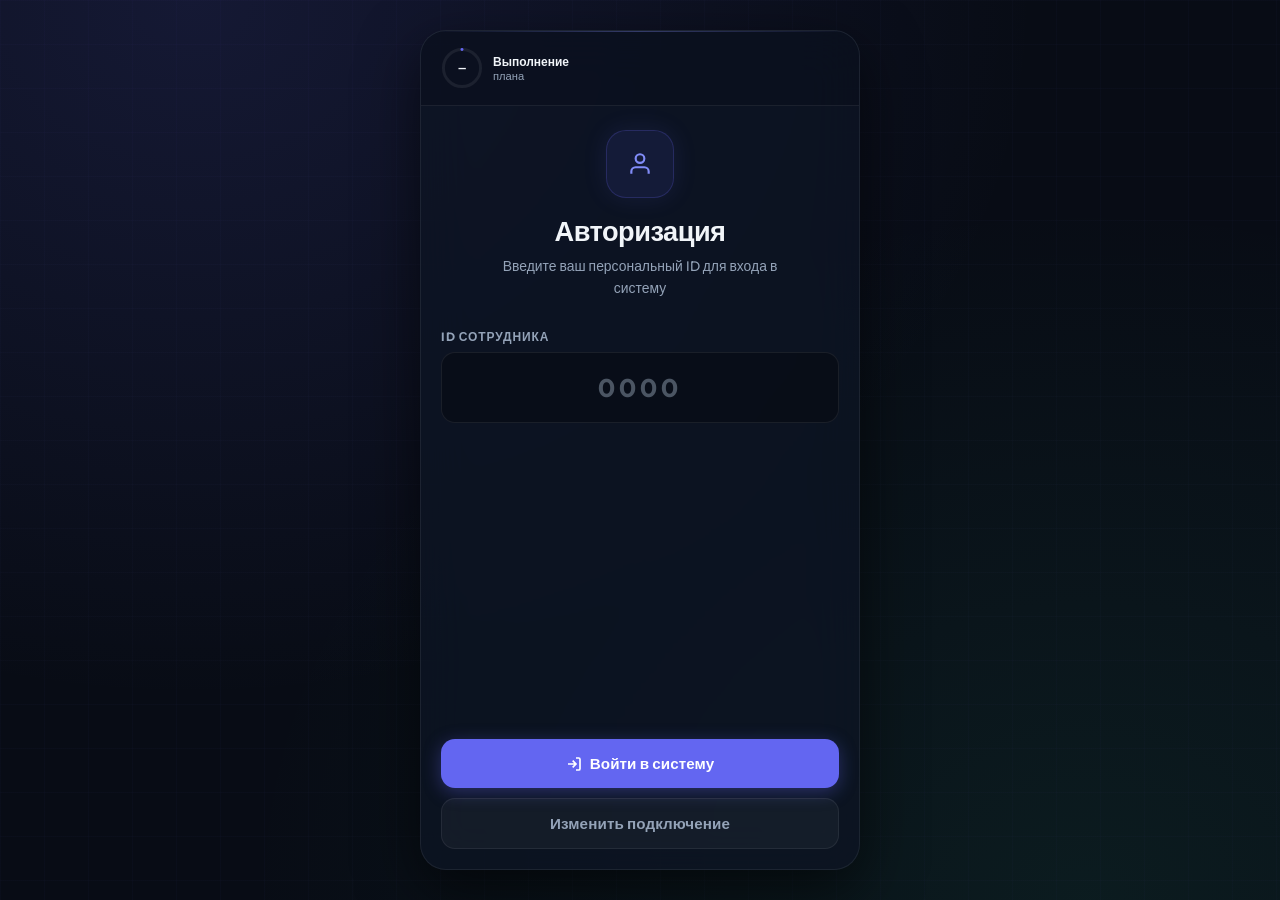
==== index.html @ 115c51ca "Add history list of last 10 processed items to BezShk screen" ====
<!DOCTYPE html>
<html lang="ru">
<head>
  <meta charset="UTF-8">
  <meta name="viewport" content="width=device-width, initial-scale=1.0, maximum-scale=1.0, user-scalable=no">
  <meta name="description" content="РАО — Система учёта рабочих операций складских сотрудников">
  <title>РАО — Рабочие Операции</title>

  <link rel="preconnect" href="https://fonts.googleapis.com">
  <link rel="preconnect" href="https://fonts.gstatic.com" crossorigin>
  <link href="https://fonts.googleapis.com/css2?family=Outfit:wght@400;500;600;700;800&display=swap" rel="stylesheet">

  <link rel="stylesheet" href="index.css">
  <link rel="manifest" href="manifest.json">
  <meta name="theme-color" content="#080c15">
  <meta name="apple-mobile-web-app-capable" content="yes">
  <meta name="apple-mobile-web-app-status-bar-style" content="black-translucent">
  <link rel="apple-touch-icon" href="icon-192.png">

  <script>
    if ('serviceWorker' in navigator) {
      window.addEventListener('load', () => {
        navigator.serviceWorker.register('sw.js')
          .then(reg => {
            reg.onupdatefound = () => {
              const w = reg.installing;
              w.onstatechange = () => {
                if (w.state === 'installed' && navigator.serviceWorker.controller) {
                  window.location.reload();
                }
              };
            };
          })
          .catch(err => console.error('SW Error:', err));
      });
      let refreshing = false;
      navigator.serviceWorker.addEventListener('controllerchange', () => {
        if (!refreshing) { refreshing = true; window.location.reload(); }
      });
    }
  </script>
</head>
<body>

  <div class="app-container">

    <!-- HEADER -->
    <header class="app-header">
      <!-- Прогресс выполнения плана -->
      <div class="plan-display" id="planDisplay">
        <div class="plan-ring-wrap">
          <svg viewBox="0 0 36 36" width="42" height="42" style="position:absolute;top:0;left:0;transform:rotate(-90deg);">
            <circle cx="18" cy="18" r="15.9" fill="none" stroke="rgba(255,255,255,0.07)" stroke-width="2.5"/>
            <circle id="planRingFill" cx="18" cy="18" r="15.9" fill="none"
                    stroke="var(--accent)" stroke-width="2.5"
                    stroke-dasharray="0 100" stroke-linecap="round"/>
          </svg>
          <span class="plan-pct-text" id="planPctText">—</span>
        </div>
        <div class="plan-label-wrap">
          <div class="plan-label-title">Выполнение</div>
          <div class="plan-label-sub">плана</div>
        </div>
      </div>
      <!-- ФИО сотрудника -->
      <div class="welcome-chip" id="welcomeChip"></div>
    </header>

    <!-- LOADER -->
    <div class="loader-overlay" id="loaderOverlay">
      <div class="spinner"></div>
      <span id="loaderText">Загрузка...</span>
    </div>

    <!-- TOASTS -->
    <div class="toast toast-error"   id="toastError"></div>
    <div class="toast toast-success" id="toastSuccess"></div>

    <!-- SCREEN 1: НАСТРОЙКИ -->
    <main class="screen active" id="screen-settings">
      <div class="screen-intro">
        <div class="screen-icon icon-accent">
          <svg width="26" height="26" viewBox="0 0 24 24" fill="none" stroke="currentColor" stroke-width="2">
            <path d="M12.22 2h-.44a2 2 0 0 0-2 2v.18a2 2 0 0 1-1 1.73l-.43.25a2 2 0 0 1-2 0l-.15-.08a2 2 0 0 0-2.73.73l-.22.38a2 2 0 0 0 .73 2.73l.15.1a2 2 0 0 1 1 1.72v.51a2 2 0 0 1-1 1.74l-.15.09a2 2 0 0 0-.73 2.73l.22.38a2 2 0 0 0 2.73.73l.15-.08a2 2 0 0 1 2 0l.43.25a2 2 0 0 1 1 1.73V20a2 2 0 0 0 2 2h.44a2 2 0 0 0 2-2v-.18a2 2 0 0 1 1-1.73l.43-.25a2 2 0 0 1 2 0l.15.08a2 2 0 0 0 2.73-.73l.22-.39a2 2 0 0 0-.73-2.73l-.15-.08a2 2 0 0 1-1-1.74v-.5a2 2 0 0 1 1-1.74l.15-.09a2 2 0 0 0 .73-2.73l-.22-.38a2 2 0 0 0-2.73-.73l-.15.08a2 2 0 0 1-2 0l-.43-.25a2 2 0 0 1-1-1.73V4a2 2 0 0 0-2-2z"/>
            <circle cx="12" cy="12" r="3"/>
          </svg>
        </div>
        <h2 class="screen-title">Настройка</h2>
        <p class="screen-subtitle">Введите URL вашего веб-приложения Google Apps Script для подключения к базе данных</p>
      </div>

      <div class="form-group">
        <label class="form-label" for="scriptUrlInput">URL Google Apps Script</label>
        <input class="input-field" type="url" id="scriptUrlInput"
               placeholder="https://script.google.com/macros/s/.../exec"
               autocomplete="off" autocorrect="off" spellcheck="false">
        <div class="input-hint">Разверните скрипт как веб-приложение и вставьте URL</div>
      </div>

      <div class="btn-stack">
        <button class="btn btn-primary" id="btnSaveSettings">
          <svg width="16" height="16" viewBox="0 0 24 24" fill="none" stroke="currentColor" stroke-width="2.5">
            <path d="M5 12l5 5L20 7"/>
          </svg>
          Подключиться
        </button>
        <button class="btn btn-ghost btn-ghost-danger" id="btnClearCache">
          Сбросить кэш приложения
        </button>
      </div>
    </main>

    <!-- SCREEN 2: АВТОРИЗАЦИЯ -->
    <main class="screen" id="screen-login">
      <div class="screen-intro">
        <div class="screen-icon icon-accent">
          <svg width="26" height="26" viewBox="0 0 24 24" fill="none" stroke="currentColor" stroke-width="2">
            <path d="M20 21v-2a4 4 0 0 0-4-4H8a4 4 0 0 0-4 4v2"/>
            <circle cx="12" cy="7" r="4"/>
          </svg>
        </div>
        <h2 class="screen-title">Авторизация</h2>
        <p class="screen-subtitle">Введите ваш персональный ID для входа в систему</p>
      </div>

      <div class="form-group">
        <label class="form-label" for="employeeIdInput">ID Сотрудника</label>
        <input class="input-field input-hero" type="text" id="employeeIdInput"
               placeholder="0000" inputmode="numeric" autocomplete="off">
      </div>

      <div class="btn-stack">
        <button class="btn btn-primary" id="btnLogin">
          <svg width="16" height="16" viewBox="0 0 24 24" fill="none" stroke="currentColor" stroke-width="2.5">
            <path d="M15 3h4a2 2 0 0 1 2 2v14a2 2 0 0 1-2 2h-4M10 17l5-5-5-5M15 12H3"/>
          </svg>
          Войти в систему
        </button>
        <button class="btn btn-ghost" id="btnBackToSettings">
          Изменить подключение
        </button>
      </div>
    </main>

    <!-- SCREEN 3: ДАШБОРД -->
    <main class="screen" id="screen-dashboard">
      <div class="dashboard-header">
        <h2 class="screen-title">Тип работы</h2>
        <p class="screen-subtitle">Выберите задачу для начала работы</p>
      </div>

      <div class="work-grid">

        <button class="work-card" id="btnMissing" data-type="missing">
          <div class="work-card-icon icon-missing">
            <svg width="28" height="28" viewBox="0 0 24 24" fill="none" stroke="currentColor" stroke-width="2">
              <circle cx="11" cy="11" r="8"/>
              <path d="m21 21-4.35-4.35"/>
              <path d="M11 8v6M8 11h6" opacity="0.6"/>
            </svg>
          </div>
          <div class="work-card-body">
            <div class="work-card-title">Поиск Миссинга</div>
          </div>
          <div class="work-card-chevron">
            <svg width="18" height="18" viewBox="0 0 24 24" fill="none" stroke="currentColor" stroke-width="2.5">
              <path d="M9 18l6-6-6-6"/>
            </svg>
          </div>
        </button>

        <button class="work-card" id="btnBezShk" data-type="bezshk">
          <div class="work-card-icon icon-bezshk">
            <svg width="28" height="28" viewBox="0 0 24 24" fill="none" stroke="currentColor" stroke-width="2">
              <rect x="3" y="3" width="18" height="18" rx="2"/>
              <path d="M7 7h2v2H7zM7 11h2v2H7zM7 15h2v2H7z"/>
              <path d="M13 7h4M13 11h4M13 15h4"/>
            </svg>
          </div>
          <div class="work-card-body">
            <div class="work-card-title">Обработка БезШК</div>
          </div>
          <div class="work-card-chevron">
            <svg width="18" height="18" viewBox="0 0 24 24" fill="none" stroke="currentColor" stroke-width="2.5">
              <path d="M9 18l6-6-6-6"/>
            </svg>
          </div>
        </button>

        <button class="work-card" id="btnBP" data-type="bp">
          <div class="work-card-icon icon-bp">
            <svg width="28" height="28" viewBox="0 0 24 24" fill="none" stroke="currentColor" stroke-width="2">
              <circle cx="12" cy="12" r="10"/>
              <circle cx="12" cy="12" r="4"/>
              <line x1="12" y1="2" x2="12" y2="8"/>
              <line x1="12" y1="16" x2="12" y2="22"/>
              <line x1="2" y1="12" x2="8" y2="12"/>
              <line x1="16" y1="12" x2="22" y2="12"/>
            </svg>
          </div>
          <div class="work-card-body">
            <div class="work-card-title">Поиск БП</div>
          </div>
          <div class="work-card-chevron">
            <svg width="18" height="18" viewBox="0 0 24 24" fill="none" stroke="currentColor" stroke-width="2.5">
              <path d="M9 18l6-6-6-6"/>
            </svg>
          </div>
        </button>

      </div>

      <button class="btn btn-ghost" id="btnLogout" style="margin-top: auto; flex-shrink: 0;">
        <svg width="16" height="16" viewBox="0 0 24 24" fill="none" stroke="currentColor" stroke-width="2">
          <path d="M9 21H5a2 2 0 0 1-2-2V5a2 2 0 0 1 2-2h4M16 17l5-5-5-5M21 12H9"/>
        </svg>
        Сменить пользователя
      </button>
    </main>

    <!-- SCREEN 4a: ПОИСК МИССИНГА -->
    <main class="screen" id="screen-missing">

      <!-- HEADER -->
      <div class="work-screen-header">
        <button class="back-btn" id="btnBackFromMissing" aria-label="Назад">
          <svg width="20" height="20" viewBox="0 0 24 24" fill="none" stroke="currentColor" stroke-width="2.5"><path d="M19 12H5M12 19l-7-7 7-7"/></svg>
        </button>
        <span class="work-tag tag-missing">
          <svg width="13" height="13" viewBox="0 0 24 24" fill="none" stroke="currentColor" stroke-width="2.5"><circle cx="11" cy="11" r="8"/><path d="m21 21-4.35-4.35"/></svg>
          Поиск Миссинга
        </span>
        <!-- Бэдж «На разборе» (скрыт если нет) -->
        <button class="razbor-badge" id="btnOpenRazbor" style="display:none;" title="Открыть список «На разборе»">
          🔎 <span id="razborCount">0</span>
        </button>
      </div>

      <!-- STATE: загрузка -->
      <div id="missing-loading" class="missing-state">
        <div class="spinner spinner-sm"></div>
        <span class="missing-state-hint">Загрузка задач...</span>
      </div>

      <!-- STATE: задачи не назначены -->
      <div id="missing-empty" class="missing-state" style="display:none;">
        <div class="placeholder-icon-wrap icon-missing">
          <svg width="38" height="38" viewBox="0 0 24 24" fill="none" stroke="currentColor" stroke-width="1.5"><circle cx="11" cy="11" r="8"/><path d="m21 21-4.35-4.35M11 8v3M11 14h.01"/></svg>
        </div>
        <h3 class="placeholder-title">Задачи не назначены</h3>
        <p class="placeholder-desc">Администратор ещё не распределил позиции.<br>Обратитесь к нему или обновите список.</p>
        <button class="btn btn-ghost" id="btnMissingRefresh" style="width:100%;margin-top:6px;">
          <svg width="15" height="15" viewBox="0 0 24 24" fill="none" stroke="currentColor" stroke-width="2.5"><path d="M21.5 2v6h-6M21.34 15.57a10 10 0 1 1-.57-8.38"/></svg>
          Обновить
        </button>
      </div>

      <!-- STATE: задачи (карточка + список) -->
      <div id="missing-tasks" class="missing-tasks-wrap" style="display:none;">

        <!-- Прогресс -->
        <div class="task-progress">
          <div class="task-progress-labels">
            <span id="missing-progress-text">Задача 1 из 1</span>
            <span id="missing-progress-pct">0%</span>
          </div>
          <div class="progress-track">
            <div class="progress-fill missing-fill" id="missing-progress-bar"></div>
          </div>
        </div>

        <!-- CARD VIEW -->
        <div id="missing-card-view">

          <!-- Карточка товара -->
          <div class="task-card-missing">
            <div class="task-name" id="missing-name">—</div>
            <div class="task-info-grid">
              <div class="info-row">
                <span class="info-key">ШК</span>
                <div class="info-val-group">
                  <button class="copy-btn monospace" id="missing-barcode" title="Нажмите для копирования">
                    <span class="copy-val" id="missing-barcode-text">—</span>
                    <svg class="copy-icon-svg" width="13" height="13" viewBox="0 0 24 24" fill="none" stroke="currentColor" stroke-width="2.5"><rect x="9" y="9" width="13" height="13" rx="2"/><path d="M5 15H4a2 2 0 0 1-2-2V4a2 2 0 0 1 2-2h9a2 2 0 0 1 2 2v1"/></svg>
                  </button>
                  <a href="#" target="_blank" rel="noopener" class="wms-btn" id="missing-wms-link" title="Открыть товар в WMS">
                    <svg width="13" height="13" viewBox="0 0 24 24" fill="none" stroke="currentColor" stroke-width="2.2"><path d="M18 13v6a2 2 0 0 1-2 2H5a2 2 0 0 1-2-2V8a2 2 0 0 1 2-2h6M15 3h6v6M10 14L21 3"/></svg>
                    WMS
                  </a>
                </div>
              </div>
              <div class="info-row">
                <span class="info-key">Ячейка</span>
                <button class="copy-btn monospace" id="missing-key" title="Нажмите для копирования">
                  <span class="copy-val" id="missing-key-text">—</span>
                  <svg class="copy-icon-svg" width="13" height="13" viewBox="0 0 24 24" fill="none" stroke="currentColor" stroke-width="2.5"><rect x="9" y="9" width="13" height="13" rx="2"/><path d="M5 15H4a2 2 0 0 1-2-2V4a2 2 0 0 1 2-2h9a2 2 0 0 1 2 2v1"/></svg>
                </button>
              </div>
              <div class="info-row">
                <span class="info-key">Процесс</span>
                <span class="info-val" id="missing-process">—</span>
              </div>
              <div class="info-row">
                <span class="info-key">Категория</span>
                <span class="info-val" id="missing-category">—</span>
              </div>
              <div class="info-row">
                <span class="info-key">Кол-во</span>
                <span class="info-val" id="missing-qty">—</span>
              </div>
              <div class="info-row info-row-price">
                <span class="info-key">Сумма</span>
                <span class="info-val info-val-price" id="missing-price">—</span>
              </div>
            </div>
          </div>

          <!-- Переключатель на список -->
          <button class="btn-list-toggle" id="btnShowList">
            <svg width="14" height="14" viewBox="0 0 24 24" fill="none" stroke="currentColor" stroke-width="2.5"><line x1="8" y1="6" x2="21" y2="6"/><line x1="8" y1="12" x2="21" y2="12"/><line x1="8" y1="18" x2="21" y2="18"/><line x1="3" y1="6" x2="3.01" y2="6"/><line x1="3" y1="12" x2="3.01" y2="12"/><line x1="3" y1="18" x2="3.01" y2="18"/></svg>
            Список задач
          </button>

          <!-- Кнопки результата 2×2 -->
          <div class="result-grid">
            <button class="result-btn btn-found"        id="rbFound"       data-result="Найдено">✅ Найдено</button>
            <button class="result-btn btn-notfound"     id="rbNotFound"    data-result="Не найдено">❌ Не найдено</button>
            <button class="result-btn btn-found-err"    id="rbFoundErr"    data-result="Найдено + ошибка">✅⚠ Найдено + ошибка</button>
            <button class="result-btn btn-notfound-err" id="rbNotFoundErr" data-result="Не найдено + ошибка">❌⚠ Не найдено + ошибка</button>
          </div>

          <!-- Кнопка «На разбор» — полная ширина -->
          <button class="result-btn btn-razbor" id="rbRazbor" data-result="На разбор">
            🔎 На разбор — отложить для анализа
          </button>

          <!-- Кнопка «Перезапись / Товар найден» — полная ширина -->
          <button class="result-btn btn-skip" id="rbSkip" data-result="Перезапись / Товар найден">
            🔄 Перезапись / Товар найден
          </button>

        </div><!-- /missing-card-view -->

        <!-- LIST VIEW (скрыт по умолчанию) -->
        <div id="missing-list-view" style="display:none;">
          <div class="list-view-header">
            <span class="list-view-title">Все задачи</span>
            <button class="btn-list-close" id="btnHideList">✕ Карточка</button>
          </div>
          <div class="task-list-items" id="taskListItems">
            <!-- Генерируется JS -->
          </div>
        </div>

      </div><!-- /missing-tasks -->

      <!-- STATE: На разборе -->
      <div id="missing-razbor" class="missing-tasks-wrap" style="display:none;">

        <!-- Хэдер разбора -->
        <div class="razbor-screen-header">
          <button class="btn-razbor-back" id="btnCloseRazbor">
            <svg width="18" height="18" viewBox="0 0 24 24" fill="none" stroke="currentColor" stroke-width="2.5"><path d="M19 12H5M12 19l-7-7 7-7"/></svg>
          </button>
          <span class="razbor-screen-title">🔎 На разборе (<span id="razborListCount">0</span>)</span>
        </div>

        <!-- Список отложенных (по умолчанию) -->
        <div id="razbor-list-view">
          <div id="razborListItems" class="razbor-list-items">
            <!-- Генерируется JS -->
          </div>
        </div>

        <!-- Карточка выбранного разбор-товара (скрыта по умолчанию) -->
        <div id="razbor-card-view" style="display:none;">
          <button class="btn-razbor-back-to-list" id="btnBackToRazborList">
            <svg width="14" height="14" viewBox="0 0 24 24" fill="none" stroke="currentColor" stroke-width="2.5"><path d="M19 12H5M12 19l-7-7 7-7"/></svg>
            Назад к списку
          </button>

          <div class="task-card-missing">
            <div class="task-name" id="razbor-name">—</div>
            <div class="task-info-grid">
              <div class="info-row">
                <span class="info-key">ШК</span>
                <div class="info-val-group">
                  <button class="copy-btn monospace" id="razbor-barcode" title="Нажмите для копирования">
                    <span class="copy-val" id="razbor-barcode-text">—</span>
                    <svg class="copy-icon-svg" width="13" height="13" viewBox="0 0 24 24" fill="none" stroke="currentColor" stroke-width="2.5"><rect x="9" y="9" width="13" height="13" rx="2"/><path d="M5 15H4a2 2 0 0 1-2-2V4a2 2 0 0 1 2-2h9a2 2 0 0 1 2 2v1"/></svg>
                  </button>
                  <a href="#" target="_blank" rel="noopener" class="wms-btn" id="razbor-wms-link" title="Открыть товар в WMS">
                    <svg width="13" height="13" viewBox="0 0 24 24" fill="none" stroke="currentColor" stroke-width="2.2"><path d="M18 13v6a2 2 0 0 1-2 2H5a2 2 0 0 1-2-2V8a2 2 0 0 1 2-2h6M15 3h6v6M10 14L21 3"/></svg>
                    WMS
                  </a>
                </div>
              </div>
              <div class="info-row"><span class="info-key">Ячейка</span><span class="info-val monospace" id="razbor-key">—</span></div>
              <div class="info-row"><span class="info-key">Процесс</span><span class="info-val" id="razbor-process">—</span></div>
              <div class="info-row"><span class="info-key">Категория</span><span class="info-val" id="razbor-category">—</span></div>
              <div class="info-row"><span class="info-key">Кол-во</span><span class="info-val" id="razbor-qty">—</span></div>
              <div class="info-row info-row-price"><span class="info-key">Сумма</span><span class="info-val info-val-price" id="razbor-price">—</span></div>
            </div>
          </div>

          <!-- Финальные кнопки для разбора -->
          <div class="result-grid razbor-result-grid">
            <button class="result-btn btn-found razbor-final-btn"        data-result="Найдено">✅ Найдено</button>
            <button class="result-btn btn-notfound razbor-final-btn"     data-result="Не найдено">❌ Не найдено</button>
            <button class="result-btn btn-found-err razbor-final-btn"    data-result="Найдено + ошибка">✅⚠ Найдено + ошибка</button>
            <button class="result-btn btn-notfound-err razbor-final-btn" data-result="Не найдено + ошибка">❌⚠ Не найдено + ошибка</button>
          </div>

        </div><!-- /razbor-card-view -->

      </div><!-- /missing-razbor -->

      <!-- STATE: всё обработано -->
      <div id="missing-done" class="missing-state" style="display:none;">
        <div style="font-size:3.8rem;margin-bottom:6px;">🎉</div>
        <h3 class="placeholder-title">Всё готово!</h3>
        <p class="placeholder-desc">Вы обработали все назначенные позиции.<br>Отличная работа!</p>
        <button class="btn btn-ghost" id="btnMissingBackToDash" style="width:100%;margin-top:6px;">На главную</button>
      </div>

      <!-- STATE: ошибка -->
      <div id="missing-error" class="missing-state" style="display:none;">
        <div style="font-size:2.8rem;margin-bottom:6px;">⚠️</div>
        <h3 class="placeholder-title" style="font-size:1.1rem;">Ошибка загрузки</h3>
        <p class="placeholder-desc" id="missing-error-msg">Проверьте подключение к интернету</p>
        <button class="btn btn-ghost" id="btnMissingRetry" style="width:100%;margin-top:6px;">Попробовать снова</button>
      </div>

      <!-- BOTTOM SHEET: подтверждение действия -->
      <div class="bottom-sheet-overlay" id="confirmOverlay" style="display:none;">
        <div class="bottom-sheet" id="confirmSheet">
          <div class="confirm-handle"></div>
          <div class="confirm-title" id="confirmTitleText">Вы уверены, что хотите отметить товар?</div>
          <div class="confirm-result-label" id="confirmResultLabel">—</div>

          <!-- Поле ввода ячейки и количества для Найдено / Найдено + ошибка -->
          <div class="confirm-found-details" id="confirmFoundWrap" style="display:none;">

            <div class="confirm-field-group">
              <label class="confirm-field-label" for="confirmFoundKeyInput">Где нашли (ячейка):</label>
              <input type="text" class="confirm-text-input monospace" id="confirmFoundKeyInput" placeholder="M3.76.94.2.4">
            </div>

            <div class="confirm-field-group" style="margin-top: 12px;">
              <label class="confirm-field-label">Количество найденного товара:</label>
              <div class="confirm-qty-controls">
                <button type="button" class="qty-btn" id="btnQtyMinus">−</button>
                <input type="number" class="qty-input" id="confirmQtyInput" min="1" value="1">
                <button type="button" class="qty-btn" id="btnQtyPlus">+</button>
              </div>
              <div class="confirm-qty-max-hint">Из <span id="confirmQtyMax">1</span> шт. по заданию</div>
            </div>

          </div>

          <div class="confirm-buttons">
            <button class="confirm-btn-cancel" id="btnConfirmCancel">Отменить</button>
            <button class="confirm-btn-ok" id="btnConfirmOk">✓ Подтвердить</button>
          </div>
        </div>
      </div>

    </main>


    <!-- SCREEN 4b: ОБРАБОТКА БЕЗШК -->
    <main class="screen" id="screen-bezshk">
      <div class="work-screen-header">
        <button class="back-btn" id="btnBackFromBezShk" aria-label="Назад">
          <svg width="20" height="20" viewBox="0 0 24 24" fill="none" stroke="currentColor" stroke-width="2.5"><path d="M19 12H5M12 19l-7-7 7-7"/></svg>
        </button>
        <span class="work-tag tag-bezshk">
          <svg width="13" height="13" viewBox="0 0 24 24" fill="none" stroke="currentColor" stroke-width="2.5"><rect x="3" y="3" width="18" height="18" rx="2"/><path d="M7 7h2M7 12h2M13 7h4M13 12h4"/></svg>
          Обработка БезШК
        </span>
      </div>

      <div class="bezshk-container">
        <div class="bezshk-card">

          <div class="form-group">
            <label class="form-label" for="bezshkBarcode">Штрихкод товара:</label>
            <input type="text" id="bezshkBarcode" class="form-input bezshk-input monospace" placeholder="Отсканируйте или введите ШК" inputmode="numeric">
          </div>

          <div class="form-group" style="margin-top: 18px;">
            <label class="form-label">Количество:</label>
            <div class="confirm-qty-controls">
              <button type="button" class="qty-btn" id="btnBezshkQtyMinus">−</button>
              <input type="number" class="qty-input" id="bezshkQty" min="1" value="1">
              <button type="button" class="qty-btn" id="btnBezshkQtyPlus">+</button>
            </div>
          </div>

          <div class="bezshk-actions-grid" style="margin-top: 22px;">
            <button type="button" class="btn-bezshk-action btn-shortage" id="btnBezshkShortage">
              ⚠️ MISSING/SHORTAGE
            </button>
            <button type="button" class="btn-bezshk-action btn-izlishek" id="btnBezshkIzlishek">
              ➕ Излишек
            </button>
            <button type="button" class="btn-bezshk-action btn-brak" id="btnBezshkBrak">
              🚨 MISSING / БРАК
            </button>
            <button type="button" class="btn-bezshk-action btn-compensated" id="btnBezshkCompensated">
              💳 КОМПЕНСИРОВАН
            </button>
          </div>

        </div>

        <!-- ИСТОРИЯ ПОСЛЕДНИХ 10 ЗАПИСЕЙ -->
        <div class="bezshk-history-wrap">
          <div class="bezshk-history-header">
            <span class="bezshk-history-title">📋 История (последние 10)</span>
            <span class="bezshk-history-count" id="bezshkHistoryCount">0/10</span>
          </div>
          <div class="bezshk-history-list" id="bezshkHistoryList">
            <!-- Динамически заполняется JS -->
          </div>
        </div>

      </div>

      <!-- ОКНО ПОДТВЕРЖДЕНИЯ (ПО ЦЕНТРУ) -->
      <div class="center-modal-overlay" id="bezshkConfirmOverlay" style="display:none;">
        <div class="center-modal-card">
          <div class="confirm-title">Подтвердите запись БезШК</div>
          <div class="confirm-result-label" id="bezshkConfirmResultLabel">—</div>

          <div class="bezshk-confirm-summary" id="bezshkConfirmSummary">
            <!-- Динамически заполняется JS -->
          </div>

          <div class="confirm-buttons">
            <button type="button" class="confirm-btn-cancel" id="btnBezshkCancel">Отменить</button>
            <button type="button" class="confirm-btn-ok" id="btnBezshkConfirmOk">✓ Подтвердить</button>
          </div>
        </div>
      </div>

    </main>

    <!-- SCREEN 4c: ПОИСК БП -->
    <main class="screen" id="screen-bp">
      <div class="work-screen-header">
        <button class="back-btn" id="btnBackFromBP" aria-label="Назад">
          <svg width="20" height="20" viewBox="0 0 24 24" fill="none" stroke="currentColor" stroke-width="2.5">
            <path d="M19 12H5M12 19l-7-7 7-7"/>
          </svg>
        </button>
        <span class="work-tag tag-bp">
          <svg width="13" height="13" viewBox="0 0 24 24" fill="none" stroke="currentColor" stroke-width="2.5">
            <circle cx="12" cy="12" r="10"/>
            <circle cx="12" cy="12" r="4"/>
          </svg>
          Поиск БП
        </span>
      </div>
      <div class="placeholder-body">
        <div class="placeholder-icon-wrap icon-bp">
          <svg width="44" height="44" viewBox="0 0 24 24" fill="none" stroke="currentColor" stroke-width="1.5">
            <circle cx="12" cy="12" r="10"/>
            <circle cx="12" cy="12" r="4"/>
            <line x1="12" y1="2" x2="12" y2="8"/>
            <line x1="12" y1="16" x2="12" y2="22"/>
            <line x1="2" y1="12" x2="8" y2="12"/>
            <line x1="16" y1="12" x2="22" y2="12"/>
          </svg>
        </div>
        <h3 class="placeholder-title">Поиск БП</h3>
        <p class="placeholder-desc">Функционал раздела будет добавлен после уточнения условий работы.</p>
        <div class="dev-chip">🔧 В разработке</div>
      </div>
    </main>

  </div>

  <script src="app.js"></script>
</body>
</html>
---- index.css ----
/* === РАО — Premium Design System === */

:root {
  --bg:             #080c15;
  --bg2:            #0d1424;
  --panel:          rgba(13, 20, 36, 0.8);
  --border:         rgba(255, 255, 255, 0.07);
  --border-hover:   rgba(255, 255, 255, 0.13);

  /* Accent (indigo) */
  --accent:         #6366f1;
  --accent-light:   #818cf8;
  --accent-glow:    rgba(99, 102, 241, 0.35);
  --accent-subtle:  rgba(99, 102, 241, 0.1);

  /* Work type colours */
  --missing:        #818cf8;
  --missing-glow:   rgba(129, 140, 248, 0.3);
  --missing-subtle: rgba(129, 140, 248, 0.1);

  --bezshk:         #fbbf24;
  --bezshk-glow:    rgba(251, 191, 36, 0.3);
  --bezshk-subtle:  rgba(251, 191, 36, 0.1);

  --bp:             #34d399;
  --bp-glow:        rgba(52, 211, 153, 0.3);
  --bp-subtle:      rgba(52, 211, 153, 0.1);

  /* Feedback */
  --success:        #10b981;
  --success-glow:   rgba(16, 185, 129, 0.35);
  --danger:         #f43f5e;
  --danger-glow:    rgba(244, 63, 94, 0.35);
  --warning:        #f59e0b;

  /* Text */
  --text:           #f1f5f9;
  --text-muted:     #94a3b8;
  --text-dim:       #4b5563;

  /* Misc */
  --shadow:         0 8px 32px rgba(0,0,0,0.45);
  --shadow-lg:      0 20px 60px rgba(0,0,0,0.6);
  --r-sm:           10px;
  --r:              14px;
  --r-lg:           20px;
  --r-xl:           26px;
  --font:           'Outfit', -apple-system, BlinkMacSystemFont, sans-serif;
}

/* ── Reset & Hide Scrollbars ── */
*, *::before, *::after {
  box-sizing: border-box;
  margin: 0;
  padding: 0;
  -webkit-tap-highlight-color: transparent;
  -ms-overflow-style: none; /* IE / Edge */
  scrollbar-width: none;   /* Firefox */
}

*::-webkit-scrollbar,
body::-webkit-scrollbar,
html::-webkit-scrollbar,
div::-webkit-scrollbar {
  display: none !important;
  width: 0 !important;
  height: 0 !important;
  background: transparent !important;
}

body {
  font-family: var(--font);
  background: var(--bg);
  color: var(--text);
  display: flex;
  align-items: center;
  justify-content: center;
  min-height: 100vh;
  padding: 12px;
  overflow-x: hidden;
  background-image:
    linear-gradient(rgba(99,102,241,0.025) 1px, transparent 1px),
    linear-gradient(90deg, rgba(99,102,241,0.025) 1px, transparent 1px),
    radial-gradient(ellipse at 15% 0%,   rgba(99,102,241,0.14) 0px, transparent 55%),
    radial-gradient(ellipse at 85% 100%, rgba(52,211,153,0.08) 0px, transparent 55%);
  background-size: 44px 44px, 44px 44px, 100% 100%, 100% 100%;
}

/* ── App container ── */
.app-container {
  width: 100%;
  max-width: 440px;
  height: calc(100vh - 24px);
  max-height: 840px;
  background: var(--panel);
  backdrop-filter: blur(24px);
  -webkit-backdrop-filter: blur(24px);
  border: 1px solid var(--border);
  border-radius: var(--r-xl);
  box-shadow: var(--shadow-lg);
  display: flex;
  flex-direction: column;
  position: relative;
  overflow: hidden;
}

/* top shine */
.app-container::before {
  content: '';
  position: absolute;
  top: 0; left: 0; right: 0; height: 1px;
  background: linear-gradient(90deg, transparent 0%, rgba(129,140,248,0.5) 50%, transparent 100%);
  z-index: 1;
}

/* ── Header ── */
.app-header {
  padding: 16px 20px;
  border-bottom: 1px solid var(--border);
  display: flex;
  align-items: center;
  justify-content: space-between;
  flex-shrink: 0;
  position: relative;
  z-index: 2;
  background: rgba(8,12,21,0.3);
}

/* ── Plan progress ring ── */
.plan-display {
  display: flex;
  align-items: center;
  gap: 10px;
}

.plan-ring-wrap {
  position: relative;
  width: 42px;
  height: 42px;
  display: flex;
  align-items: center;
  justify-content: center;
  flex-shrink: 0;
}

.plan-pct-text {
  font-size: 0.6rem;
  font-weight: 800;
  color: var(--text);
  position: relative;
  z-index: 1;
  line-height: 1;
}

#planRingFill {
  transition: stroke-dasharray 0.8s cubic-bezier(0.4,0,0.2,1), stroke 0.4s ease;
}

.plan-label-wrap {
  display: flex;
  flex-direction: column;
  line-height: 1.25;
}

.plan-label-title {
  font-size: 0.75rem;
  font-weight: 700;
  color: var(--text);
}

.plan-label-sub {
  font-size: 0.7rem;
  font-weight: 500;
  color: var(--text-muted);
}

.welcome-chip {
  font-size: 0.8rem;
  font-weight: 600;
  color: var(--text-muted);
  background: rgba(255,255,255,0.04);
  border: 1px solid var(--border);
  padding: 4px 10px;
  border-radius: 20px;
  display: none;
  max-width: 160px;
  overflow: hidden;
  text-overflow: ellipsis;
  white-space: nowrap;
}

/* ── Screens ── */
.screen {
  display: none;
  flex-direction: column;
  flex: 1;
  padding: 24px 20px 20px;
  overflow-y: auto;
  overflow-x: hidden;
  animation: fadeUp 0.38s cubic-bezier(0.16,1,0.3,1);
}

.screen.active { display: flex; }

@keyframes fadeUp {
  from { opacity: 0; transform: translateY(12px); }
  to   { opacity: 1; transform: translateY(0); }
}

/* ── Screen intro ── */
.screen-intro {
  text-align: center;
  margin-bottom: 30px;
}

.screen-icon {
  width: 68px; height: 68px;
  border-radius: var(--r-lg);
  display: flex; align-items: center; justify-content: center;
  margin: 0 auto 16px;
}

.icon-accent {
  background: var(--accent-subtle);
  border: 1px solid rgba(99,102,241,0.22);
  color: var(--accent-light);
  box-shadow: 0 0 24px rgba(99,102,241,0.12);
}

.screen-title {
  font-size: 1.7rem;
  font-weight: 800;
  letter-spacing: -0.5px;
  margin-bottom: 8px;
}

.screen-subtitle {
  font-size: 0.87rem;
  color: var(--text-muted);
  line-height: 1.55;
  max-width: 300px;
  margin: 0 auto;
}

/* ── Forms ── */
.form-group {
  display: flex;
  flex-direction: column;
  margin-bottom: 20px;
}

.form-label {
  font-size: 0.75rem;
  font-weight: 700;
  color: var(--text-muted);
  text-transform: uppercase;
  letter-spacing: 0.9px;
  margin-bottom: 8px;
}

.input-field {
  background: rgba(8,12,21,0.65);
  border: 1px solid var(--border);
  color: var(--text);
  padding: 14px 16px;
  border-radius: var(--r);
  font-size: 1rem;
  font-family: var(--font);
  outline: none;
  width: 100%;
  transition: all 0.2s ease;
}

.input-field::placeholder { color: var(--text-dim); }

.input-field:focus {
  border-color: var(--accent);
  box-shadow: 0 0 0 3px var(--accent-glow);
  background: rgba(8,12,21,0.85);
}

.input-hero {
  font-size: 1.6rem;
  font-weight: 700;
  text-align: center;
  letter-spacing: 4px;
  padding: 18px 16px;
}

.input-hint {
  font-size: 0.76rem;
  color: var(--text-dim);
  margin-top: 6px;
  padding-left: 2px;
}

/* ── Buttons ── */
.btn {
  display: inline-flex;
  align-items: center;
  justify-content: center;
  gap: 8px;
  padding: 15px 24px;
  border: none;
  border-radius: var(--r);
  font-size: 0.95rem;
  font-weight: 700;
  font-family: var(--font);
  cursor: pointer;
  transition: all 0.22s cubic-bezier(0.4,0,0.2,1);
  letter-spacing: 0.1px;
}

.btn-primary {
  background: var(--accent);
  color: #fff;
  box-shadow: 0 4px 18px var(--accent-glow);
}
.btn-primary:hover {
  transform: translateY(-2px);
  box-shadow: 0 8px 28px var(--accent-glow);
  filter: brightness(1.08);
}
.btn-primary:active { transform: translateY(0) scale(0.98); }

.btn-ghost {
  background: rgba(255,255,255,0.04);
  border: 1px solid var(--border);
  color: var(--text-muted);
}
.btn-ghost:hover {
  background: rgba(255,255,255,0.08);
  color: var(--text);
  border-color: var(--border-hover);
}

.btn-ghost-danger {
  color: var(--danger);
  background: rgba(244,63,94,0.06);
  border-color: rgba(244,63,94,0.2);
}
.btn-ghost-danger:hover {
  background: rgba(244,63,94,0.12);
  color: #ff6b81;
}

.btn-stack {
  display: flex;
  flex-direction: column;
  gap: 10px;
  margin-top: auto;
  padding-top: 12px;
}

/* ── Dashboard ── */
.dashboard-header {
  margin-bottom: 20px;
}
.dashboard-header .screen-title  { text-align: left; }
.dashboard-header .screen-subtitle {
  text-align: left;
  max-width: 100%;
  margin: 4px 0 0;
}

/* ── Work cards ── */
.work-grid {
  display: flex;
  flex-direction: column;
  gap: 12px;
  flex: 1;
}

.work-card {
  display: flex;
  align-items: center;
  gap: 16px;
  padding: 18px 16px;
  background: rgba(255,255,255,0.025);
  border: 1px solid var(--border);
  border-left: 3px solid transparent;
  border-radius: var(--r-lg);
  cursor: pointer;
  transition: all 0.22s cubic-bezier(0.4,0,0.2,1);
  text-align: left;
  color: var(--text);
  width: 100%;
  position: relative;
  overflow: hidden;
}

.work-card::after {
  content: '';
  position: absolute; inset: 0;
  background: transparent;
  border-radius: var(--r-lg);
  transition: background 0.22s ease;
}

.work-card:hover { transform: translateY(-2px); border-color: var(--border-hover); }
.work-card:active { transform: scale(0.98); }

/* per-type left border + hover glow */
.work-card[data-type="missing"] { border-left-color: rgba(129,140,248,0.5); }
.work-card[data-type="missing"]:hover {
  border-left-color: var(--missing);
  box-shadow: 0 8px 28px rgba(129,140,248,0.13);
}

.work-card[data-type="bezshk"] { border-left-color: rgba(251,191,36,0.5); }
.work-card[data-type="bezshk"]:hover {
  border-left-color: var(--bezshk);
  box-shadow: 0 8px 28px rgba(251,191,36,0.13);
}

.work-card[data-type="bp"] { border-left-color: rgba(52,211,153,0.5); }
.work-card[data-type="bp"]:hover {
  border-left-color: var(--bp);
  box-shadow: 0 8px 28px rgba(52,211,153,0.13);
}

.work-card-icon {
  width: 52px; height: 52px;
  border-radius: var(--r);
  display: flex; align-items: center; justify-content: center;
  flex-shrink: 0;
  transition: box-shadow 0.22s ease;
}

.icon-missing {
  background: var(--missing-subtle);
  color: var(--missing);
  box-shadow: 0 0 18px rgba(129,140,248,0.12);
}
.icon-bezshk {
  background: var(--bezshk-subtle);
  color: var(--bezshk);
  box-shadow: 0 0 18px rgba(251,191,36,0.12);
}
.icon-bp {
  background: var(--bp-subtle);
  color: var(--bp);
  box-shadow: 0 0 18px rgba(52,211,153,0.12);
}

.work-card:hover .icon-missing { box-shadow: 0 0 26px rgba(129,140,248,0.28); }
.work-card:hover .icon-bezshk  { box-shadow: 0 0 26px rgba(251,191,36,0.28); }
.work-card:hover .icon-bp      { box-shadow: 0 0 26px rgba(52,211,153,0.28); }

.work-card-body { flex: 1; }

.work-card-title {
  font-size: 1.05rem;
  font-weight: 700;
  margin-bottom: 3px;
}

.work-card-desc {
  font-size: 0.8rem;
  color: var(--text-muted);
}

.work-card-chevron {
  color: var(--text-dim);
  flex-shrink: 0;
  transition: all 0.2s ease;
}

.work-card:hover .work-card-chevron {
  color: var(--text-muted);
  transform: translateX(3px);
}

/* ── Work screens ── */
.work-screen-header {
  display: flex;
  align-items: center;
  gap: 12px;
  margin-bottom: 24px;
  flex-shrink: 0;
}

.back-btn {
  width: 38px; height: 38px;
  background: rgba(255,255,255,0.05);
  border: 1px solid var(--border);
  color: var(--text);
  border-radius: var(--r-sm);
  display: flex; align-items: center; justify-content: center;
  cursor: pointer;
  flex-shrink: 0;
  transition: all 0.2s ease;
}
.back-btn:hover {
  background: rgba(255,255,255,0.1);
  color: var(--accent-light);
  border-color: rgba(99,102,241,0.3);
}
.back-btn:active { transform: scale(0.92); }

.work-tag {
  display: inline-flex;
  align-items: center;
  gap: 6px;
  font-size: 0.82rem;
  font-weight: 700;
  padding: 5px 12px;
  border-radius: 8px;
}

.tag-missing {
  background: var(--missing-subtle);
  color: var(--missing);
  border: 1px solid rgba(129,140,248,0.25);
}
.tag-bezshk {
  background: var(--bezshk-subtle);
  color: var(--bezshk);
  border: 1px solid rgba(251,191,36,0.25);
}
.tag-bp {
  background: var(--bp-subtle);
  color: var(--bp);
  border: 1px solid rgba(52,211,153,0.25);
}

/* ── Placeholder (coming soon) ── */
.placeholder-body {
  flex: 1;
  display: flex;
  flex-direction: column;
  align-items: center;
  justify-content: center;
  text-align: center;
  padding: 20px;
  gap: 0;
}

.placeholder-icon-wrap {
  width: 90px; height: 90px;
  border-radius: 24px;
  display: flex; align-items: center; justify-content: center;
  margin-bottom: 22px;
  animation: iconPulse 3s ease-in-out infinite;
}

@keyframes iconPulse {
  0%, 100% { opacity: 1; }
  50%       { opacity: 0.7; }
}

.placeholder-title {
  font-size: 1.4rem;
  font-weight: 800;
  letter-spacing: -0.3px;
  margin-bottom: 10px;
}

.placeholder-desc {
  font-size: 0.87rem;
  color: var(--text-muted);
  line-height: 1.6;
  max-width: 260px;
  margin-bottom: 24px;
}

.dev-chip {
  display: inline-flex;
  align-items: center;
  gap: 6px;
  background: rgba(245,158,11,0.1);
  border: 1px solid rgba(245,158,11,0.25);
  color: var(--warning);
  font-size: 0.82rem;
  font-weight: 700;
  padding: 8px 18px;
  border-radius: 20px;
  animation: devPulse 2s ease-in-out infinite;
}

@keyframes devPulse {
  0%, 100% { box-shadow: 0 0 0 0   rgba(245,158,11,0); }
  50%       { box-shadow: 0 0 14px 2px rgba(245,158,11,0.12); }
}

/* ── Loader ── */
.loader-overlay {
  position: absolute; inset: 0;
  background: rgba(8,12,21,0.88);
  backdrop-filter: blur(6px);
  -webkit-backdrop-filter: blur(6px);
  z-index: 100;
  display: none;
  flex-direction: column;
  align-items: center; justify-content: center;
  gap: 16px;
  font-size: 0.88rem;
  font-weight: 600;
  color: var(--text-muted);
}

.spinner {
  width: 44px; height: 44px;
  border: 3px solid rgba(99,102,241,0.15);
  border-top-color: var(--accent);
  border-radius: 50%;
  animation: spin 0.75s linear infinite;
}

@keyframes spin { to { transform: rotate(360deg); } }

/* ── Toasts ── */
.toast {
  position: absolute;
  top: 76px; left: 16px; right: 16px;
  padding: 13px 16px;
  border-radius: var(--r);
  font-size: 0.87rem;
  font-weight: 600;
  z-index: 200;
  display: none;
  text-align: center;
  animation: toastIn 0.3s cubic-bezier(0.175,0.885,0.32,1.275);
}

.toast-error {
  background: rgba(244,63,94,0.95);
  color: #fff;
  box-shadow: 0 8px 22px rgba(244,63,94,0.45);
}

.toast-success {
  background: rgba(16,185,129,0.95);
  color: #fff;
  box-shadow: 0 8px 22px rgba(16,185,129,0.45);
}

@keyframes toastIn {
  from { opacity: 0; transform: translateY(-18px) scale(0.92); }
  to   { opacity: 1; transform: translateY(0)    scale(1); }
}

/* ══════════════════════════════════════
   MISSING SEARCH MODULE
══════════════════════════════════════ */

/* Spinner variant */
.spinner-sm { width: 32px; height: 32px; border-width: 2.5px; }

/* Generic state wrapper (loading / empty / done / error) */
.missing-state {
  flex: 1;
  display: flex;
  flex-direction: column;
  align-items: center;
  justify-content: center;
  gap: 10px;
  text-align: center;
  padding: 16px;
}

.missing-state-hint {
  font-size: 0.88rem;
  font-weight: 600;
  color: var(--text-muted);
}

/* Main task view wrapper */
.missing-tasks-wrap {
  flex: 1;
  display: flex;
  flex-direction: column;
  gap: 14px;
  overflow-y: auto;
  overflow-x: hidden;
}

/* ── Progress bar ── */
.task-progress { flex-shrink: 0; }

.task-progress-labels {
  display: flex;
  justify-content: space-between;
  font-size: 0.8rem;
  font-weight: 700;
  color: var(--text-muted);
  margin-bottom: 8px;
}

.progress-track {
  width: 100%;
  height: 5px;
  background: rgba(255,255,255,0.06);
  border-radius: 10px;
  overflow: hidden;
}

.progress-fill {
  height: 100%;
  border-radius: 10px;
  width: 0%;
  transition: width 0.5s cubic-bezier(0.4,0,0.2,1);
}

.missing-fill {
  background: linear-gradient(90deg, var(--missing) 0%, #a5b4fc 100%);
}

/* ── Task info card ── */
.task-card-missing {
  background: rgba(255,255,255,0.03);
  border: 1px solid var(--border);
  border-radius: var(--r-lg);
  padding: 16px;
  flex-shrink: 0;
}

.task-name {
  font-size: 0.97rem;
  font-weight: 700;
  color: var(--text);
  margin-bottom: 14px;
  line-height: 1.45;
}

.task-info-grid {
  display: flex;
  flex-direction: column;
  gap: 9px;
}

.info-row {
  display: flex;
  justify-content: space-between;
  align-items: flex-start;
  gap: 12px;
}

.info-key {
  font-size: 0.72rem;
  font-weight: 700;
  color: var(--text-dim);
  text-transform: uppercase;
  letter-spacing: 0.6px;
  flex-shrink: 0;
  padding-top: 2px;
  min-width: 70px;
}

.info-val {
  font-size: 0.88rem;
  font-weight: 600;
  color: var(--text);
  text-align: right;
  word-break: break-all;
}

.monospace {
  font-family: 'Courier New', Courier, monospace;
  letter-spacing: 0.5px;
  font-size: 0.85rem;
}

.info-row-price {
  margin-top: 6px;
  padding-top: 10px;
  border-top: 1px solid var(--border);
}

.info-val-price {
  color: var(--missing);
  font-size: 1.05rem;
  font-weight: 800;
}

/* ── Result buttons 2×2 ── */
.result-grid {
  display: grid;
  grid-template-columns: 1fr 1fr;
  gap: 9px;
  flex-shrink: 0;
  margin-top: auto;
  padding-top: 4px;
}

.result-btn {
  padding: 13px 6px;
  border-radius: var(--r);
  font-size: 0.8rem;
  font-weight: 700;
  font-family: var(--font);
  cursor: pointer;
  border: 1px solid transparent;
  transition: all 0.18s ease;
  line-height: 1.35;
  text-align: center;
}

.result-btn:disabled { opacity: 0.45; cursor: not-allowed; }
.result-btn:active:not(:disabled) { transform: scale(0.95); }

.btn-found {
  background: rgba(52,211,153,0.1);
  border-color: rgba(52,211,153,0.3);
  color: #34d399;
}
.btn-found:hover:not(:disabled) {
  background: rgba(52,211,153,0.2);
  box-shadow: 0 4px 16px rgba(52,211,153,0.18);
}

.btn-notfound {
  background: rgba(251,113,133,0.1);
  border-color: rgba(251,113,133,0.3);
  color: #fb7185;
}
.btn-notfound:hover:not(:disabled) {
  background: rgba(251,113,133,0.2);
  box-shadow: 0 4px 16px rgba(251,113,133,0.18);
}

.btn-found-err {
  background: rgba(52,211,153,0.07);
  border-color: rgba(245,158,11,0.35);
  color: #6ee7b7;
}
.btn-found-err:hover:not(:disabled) {
  background: rgba(245,158,11,0.1);
  border-color: rgba(245,158,11,0.5);
}

.btn-notfound-err {
  background: rgba(251,113,133,0.07);
  border-color: rgba(245,158,11,0.35);
  color: #fda4af;
}
.btn-notfound-err:hover:not(:disabled) {
  background: rgba(245,158,11,0.1);
  border-color: rgba(245,158,11,0.5);
}

/* ── Copy buttons (ШК, Ячейка) ── */
.copy-btn {
  display: inline-flex;
  align-items: center;
  gap: 6px;
  background: rgba(129,140,248,0.08);
  border: 1px solid rgba(129,140,248,0.2);
  border-radius: 7px;
  padding: 4px 8px;
  cursor: pointer;
  font-family: 'Courier New', Courier, monospace;
  font-size: 0.85rem;
  font-weight: 600;
  color: var(--text);
  transition: all 0.18s ease;
}

.copy-btn:hover {
  background: rgba(129,140,248,0.16);
  border-color: rgba(129,140,248,0.4);
}

.copy-btn:active { transform: scale(0.95); }

.copy-icon-svg {
  color: var(--text-dim);
  flex-shrink: 0;
  transition: color 0.2s ease;
}

.copy-btn:hover .copy-icon-svg { color: var(--accent-light); }

.copy-btn.copied {
  background: rgba(52,211,153,0.12);
  border-color: rgba(52,211,153,0.35);
}

.copy-btn.copied .copy-icon-svg { color: #34d399; }
.copy-btn.copied .copy-val      { color: #34d399; }

/* ══════════════════════════════════════
   MISSING MODULE v2 — NEW ELEMENTS
══════════════════════════════════════ */

/* ── Razbor badge in header ── */
.razbor-badge {
  margin-left: auto;
  padding: 4px 10px;
  border-radius: 20px;
  background: rgba(245,158,11,0.15);
  border: 1px solid rgba(245,158,11,0.35);
  color: #f59e0b;
  font-size: 0.82rem;
  font-weight: 800;
  font-family: var(--font);
  cursor: pointer;
  transition: all 0.18s ease;
}
.razbor-badge:hover { background: rgba(245,158,11,0.25); }

/* ── "На разбор" button (5th, full-width) ── */
.btn-razbor {
  width: 100%;
  margin-top: 9px;
  background: rgba(245,158,11,0.08);
  border-color: rgba(245,158,11,0.3);
  color: #f59e0b;
  font-size: 0.83rem;
}
.btn-razbor:hover:not(:disabled) {
  background: rgba(245,158,11,0.16);
  border-color: rgba(245,158,11,0.5);
  box-shadow: 0 4px 16px rgba(245,158,11,0.15);
}

/* ── "Пропустить" button ── */
.btn-skip {
  width: 100%;
  margin-top: 8px;
  background: rgba(99,102,241,0.08);
  border-color: rgba(99,102,241,0.3);
  color: #818cf8;
  font-size: 0.83rem;
}
.btn-skip:hover:not(:disabled) {
  background: rgba(99,102,241,0.16);
  border-color: rgba(99,102,241,0.5);
  box-shadow: 0 4px 16px rgba(99,102,241,0.15);
}

/* ── List toggle button ── */
.btn-list-toggle {
  display: flex;
  align-items: center;
  justify-content: center;
  gap: 6px;
  width: 100%;
  padding: 9px;
  margin: 8px 0;
  background: rgba(255,255,255,0.03);
  border: 1px solid var(--border);
  border-radius: var(--r);
  color: var(--text-muted);
  font-size: 0.8rem;
  font-weight: 700;
  font-family: var(--font);
  cursor: pointer;
  transition: all 0.18s ease;
}
.btn-list-toggle:hover {
  background: rgba(255,255,255,0.06);
  color: var(--text);
}

/* ── List view ── */
.list-view-header {
  display: flex;
  justify-content: space-between;
  align-items: center;
  margin-bottom: 10px;
}
.list-view-title {
  font-size: 0.9rem;
  font-weight: 800;
  color: var(--text);
}
.btn-list-close {
  padding: 5px 10px;
  border-radius: 20px;
  background: rgba(255,255,255,0.05);
  border: 1px solid var(--border);
  color: var(--text-muted);
  font-size: 0.75rem;
  font-weight: 700;
  font-family: var(--font);
  cursor: pointer;
}

.task-list-items {
  display: flex;
  flex-direction: column;
  gap: 6px;
  overflow-y: auto;
  max-height: calc(100vh - 220px);
}

.task-list-item {
  display: flex;
  align-items: center;
  gap: 10px;
  padding: 11px 12px;
  background: rgba(255,255,255,0.03);
  border: 1px solid var(--border);
  border-radius: var(--r);
  cursor: pointer;
  transition: all 0.15s ease;
}
.task-list-item:hover { background: rgba(255,255,255,0.06); }
.task-list-item.is-current {
  border-color: rgba(129,140,248,0.5);
  background: rgba(129,140,248,0.07);
}
.task-list-item.is-done   { opacity: 0.5; cursor: default; }
.task-list-item.is-razbor { border-color: rgba(245,158,11,0.4); }

.tli-status { font-size: 1.1rem; flex-shrink: 0; }
.tli-info   { flex: 1; min-width: 0; }
.tli-name   { font-size: 0.8rem; font-weight: 700; color: var(--text); white-space: nowrap; overflow: hidden; text-overflow: ellipsis; }
.tli-meta   { font-size: 0.71rem; color: var(--text-dim); margin-top: 2px; }
.tli-price  { font-size: 0.78rem; font-weight: 800; color: var(--missing); flex-shrink: 0; }

/* ── Razbor screen ── */
.razbor-screen-header {
  display: flex;
  align-items: center;
  gap: 10px;
  margin-bottom: 14px;
  flex-shrink: 0;
}
.razbor-screen-title {
  font-size: 0.95rem;
  font-weight: 800;
  color: #f59e0b;
}
.btn-razbor-back {
  display: flex;
  align-items: center;
  justify-content: center;
  width: 36px;
  height: 36px;
  border-radius: 50%;
  background: rgba(255,255,255,0.05);
  border: 1px solid var(--border);
  color: var(--text);
  cursor: pointer;
  flex-shrink: 0;
}

.btn-razbor-back-to-list {
  display: inline-flex;
  align-items: center;
  gap: 6px;
  padding: 7px 12px;
  margin-bottom: 12px;
  background: rgba(255,255,255,0.04);
  border: 1px solid var(--border);
  border-radius: 20px;
  color: var(--text-muted);
  font-size: 0.78rem;
  font-weight: 700;
  font-family: var(--font);
  cursor: pointer;
}

.razbor-list-items {
  display: flex;
  flex-direction: column;
  gap: 8px;
  overflow-y: auto;
}

.razbor-list-item {
  padding: 13px 14px;
  background: rgba(245,158,11,0.05);
  border: 1px solid rgba(245,158,11,0.2);
  border-radius: var(--r);
  cursor: pointer;
  transition: all 0.15s ease;
}
.razbor-list-item:hover {
  background: rgba(245,158,11,0.1);
  border-color: rgba(245,158,11,0.4);
}
.rli-name  { font-size: 0.82rem; font-weight: 700; color: var(--text); margin-bottom: 5px; }
.rli-meta  { font-size: 0.72rem; color: var(--text-dim); }
.rli-price { font-size: 0.85rem; font-weight: 800; color: #f59e0b; margin-top: 4px; }

.razbor-result-grid { margin-top: 12px; }

/* ── Bottom sheet confirmation ── */
.bottom-sheet-overlay {
  position: absolute;
  inset: 0;
  background: rgba(0,0,0,0.55);
  backdrop-filter: blur(4px);
  display: flex;
  align-items: flex-end;
  z-index: 100;
  animation: fadeIn 0.15s ease;
}

.bottom-sheet {
  width: 100%;
  background: var(--card-bg);
  border: 1px solid var(--border);
  border-radius: 20px 20px 0 0;
  padding: 16px 20px 32px;
  animation: slideUp 0.25s cubic-bezier(0.4,0,0.2,1);
}

@keyframes slideUp {
  from { transform: translateY(100%); }
  to   { transform: translateY(0); }
}
@keyframes fadeIn {
  from { opacity: 0; }
  to   { opacity: 1; }
}

.confirm-handle {
  width: 40px;
  height: 4px;
  background: rgba(255,255,255,0.15);
  border-radius: 2px;
  margin: 0 auto 16px;
}
.confirm-title {
  font-size: 0.85rem;
  font-weight: 700;
  color: var(--text-muted);
  text-align: center;
  margin-bottom: 10px;
}
.confirm-result-label {
  font-size: 1.15rem;
  font-weight: 800;
  color: var(--text);
  text-align: center;
  margin-bottom: 20px;
  min-height: 28px;
}
.confirm-buttons {
  display: grid;
  grid-template-columns: 1fr 1fr;
  gap: 10px;
}
.confirm-btn-cancel {
  padding: 13px;
  border-radius: var(--r);
  background: rgba(255,255,255,0.05);
  border: 1px solid var(--border);
  color: var(--text-muted);
  font-size: 0.9rem;
  font-weight: 700;
  font-family: var(--font);
  cursor: pointer;
  transition: all 0.18s ease;
}
.confirm-btn-cancel:hover { background: rgba(255,255,255,0.1); }
.confirm-btn-ok {
  padding: 13px;
  border-radius: var(--r);
  background: linear-gradient(135deg, #6366f1 0%, #8b5cf6 100%);
  border: none;
  color: #fff;
  font-size: 0.9rem;
  font-weight: 800;
  font-family: var(--font);
  cursor: pointer;
  transition: all 0.18s ease;
  box-shadow: 0 4px 16px rgba(99,102,241,0.3);
}
.confirm-btn-ok:hover { transform: translateY(-1px); box-shadow: 0 6px 20px rgba(99,102,241,0.4); }
.confirm-btn-ok:active { transform: scale(0.97); }

/* ── Razbor tag inside card title ── */
.razbor-card-tag {
  display: inline-block;
  padding: 2px 7px;
  border-radius: 12px;
  background: rgba(245,158,11,0.2);
  border: 1px solid rgba(245,158,11,0.4);
  color: #f59e0b;
  font-size: 0.72rem;
  font-weight: 800;
  margin-right: 6px;
  vertical-align: middle;
}

/* ── WMS link button next to barcode ── */
.info-val-group {
  display: flex;
  align-items: center;
  gap: 6px;
}

.wms-btn {
  display: inline-flex;
  align-items: center;
  gap: 4px;
  background: rgba(99, 102, 241, 0.15);
  border: 1px solid rgba(99, 102, 241, 0.35);
  border-radius: 7px;
  padding: 4px 8px;
  font-size: 0.76rem;
  font-weight: 800;
  color: #818cf8;
  text-decoration: none;
  transition: all 0.18s ease;
  font-family: var(--font);
}

.wms-btn:hover {
  background: rgba(99, 102, 241, 0.28);
  border-color: rgba(129, 140, 248, 0.5);
  color: #a5b4fc;
  box-shadow: 0 2px 10px rgba(99, 102, 241, 0.2);
}

.wms-btn:active {
  transform: scale(0.95);
}

/* ── Quantity input in confirmation bottom-sheet ── */
.confirm-qty-wrap {
  background: rgba(255, 255, 255, 0.04);
  border: 1px solid var(--border);
  border-radius: var(--r);
  padding: 12px 14px;
  margin-bottom: 16px;
  text-align: center;
}

.confirm-qty-label {
  font-size: 0.8rem;
  font-weight: 700;
  color: var(--text-muted);
  display: block;
  margin-bottom: 10px;
}

.confirm-qty-controls {
  display: flex;
  align-items: center;
  justify-content: center;
  gap: 12px;
}

.qty-btn {
  width: 38px;
  height: 38px;
  border-radius: 50%;
  background: rgba(255, 255, 255, 0.08);
  border: 1px solid var(--border);
  color: var(--text);
  font-size: 1.3rem;
  font-weight: 700;
  cursor: pointer;
  display: flex;
  align-items: center;
  justify-content: center;
  transition: all 0.15s ease;
}

.qty-btn:hover {
  background: rgba(255, 255, 255, 0.16);
  border-color: rgba(129, 140, 248, 0.5);
}

.qty-btn:active {
  transform: scale(0.92);
}

.qty-input {
  width: 70px;
  height: 38px;
  background: rgba(0, 0, 0, 0.25);
  border: 1px solid rgba(129, 140, 248, 0.4);
  border-radius: 10px;
  color: var(--text);
  font-size: 1.15rem;
  font-weight: 800;
  font-family: var(--font);
  text-align: center;
}

.confirm-qty-max-hint {
  font-size: 0.72rem;
  color: var(--text-dim);
  margin-top: 8px;
}

/* ── Found details input group in confirmation modal ── */
.confirm-found-details {
  background: rgba(255, 255, 255, 0.04);
  border: 1px solid var(--border);
  border-radius: var(--r);
  padding: 14px;
  margin-bottom: 16px;
}

.confirm-field-group {
  display: flex;
  flex-direction: column;
  gap: 6px;
}

.confirm-field-label {
  font-size: 0.8rem;
  font-weight: 700;
  color: var(--text-muted);
}

.confirm-text-input {
  width: 100%;
  padding: 10px 12px;
  background: rgba(0, 0, 0, 0.3);
  border: 1px solid rgba(129, 140, 248, 0.4);
  border-radius: 10px;
  color: var(--text);
  font-size: 0.95rem;
  font-weight: 700;
  font-family: var(--font);
  outline: none;
  transition: all 0.18s ease;
}

.confirm-text-input:focus {
  border-color: #818cf8;
  box-shadow: 0 0 12px rgba(129, 140, 248, 0.25);
}

/* ── Screen BezShk ──────────────────────────────── */
.bezshk-container {
  padding: 16px;
  max-width: 440px;
  margin: 0 auto;
  width: 100%;
}

.bezshk-card {
  background: var(--surface-card);
  border: 1px solid var(--border-subtle);
  border-radius: var(--r-card);
  padding: 20px;
  box-shadow: 0 8px 32px rgba(0,0,0,0.3);
}

.bezshk-input {
  width: 100%;
  height: 48px;
  font-size: 1.05rem !important;
  font-weight: 700 !important;
  padding: 0 14px !important;
  color: var(--text) !important;
  background: rgba(0, 0, 0, 0.3) !important;
  border: 1px solid rgba(129, 140, 248, 0.35) !important;
  border-radius: 12px !important;
  outline: none;
  transition: all 0.18s ease;
}

.bezshk-input:focus {
  border-color: #818cf8 !important;
  box-shadow: 0 0 12px rgba(129, 140, 248, 0.25) !important;
}

.bezshk-actions-grid {
  display: grid;
  grid-template-columns: 1fr 1fr;
  gap: 12px;
}

.btn-bezshk-action {
  height: 52px;
  display: flex;
  align-items: center;
  justify-content: center;
  gap: 6px;
  padding: 0 12px;
  font-size: 0.9rem;
  font-weight: 800;
  border-radius: 12px;
  border: none;
  cursor: pointer;
  transition: all 0.18s ease;
  font-family: var(--font);
}

.btn-shortage {
  background: linear-gradient(135deg, #f59e0b 0%, #d97706 100%);
  color: #ffffff;
  box-shadow: 0 4px 14px rgba(245, 158, 11, 0.3);
}

.btn-shortage:active {
  transform: scale(0.97);
}

.btn-izlishek {
  background: linear-gradient(135deg, #10b981 0%, #059669 100%);
  color: #ffffff;
  box-shadow: 0 4px 14px rgba(16, 185, 129, 0.3);
}

.btn-izlishek:active {
  transform: scale(0.97);
}

.btn-brak {
  background: linear-gradient(135deg, #ef4444 0%, #b91c1c 100%);
  color: #ffffff;
  box-shadow: 0 4px 14px rgba(239, 68, 68, 0.3);
}

.btn-brak:active {
  transform: scale(0.97);
}

.btn-compensated {
  background: linear-gradient(135deg, #6366f1 0%, #4338ca 100%);
  color: #ffffff;
  box-shadow: 0 4px 14px rgba(99, 102, 241, 0.3);
}

.btn-compensated:active {
  transform: scale(0.97);
}

/* ── CENTER MODAL (Raised higher up) ── */
.center-modal-overlay {
  position: fixed;
  top: 0; left: 0; right: 0; bottom: 0;
  background: rgba(0, 0, 0, 0.7);
  backdrop-filter: blur(8px);
  -webkit-backdrop-filter: blur(8px);
  z-index: 990;
  display: flex;
  align-items: flex-start;
  justify-content: center;
  padding: 12vh 16px 20px 16px;
  animation: fadeIn 0.2s ease-out;
}

.center-modal-card {
  background: var(--surface-card);
  border: 1px solid var(--border-subtle);
  border-radius: 20px;
  width: 100%;
  max-width: 400px;
  padding: 20px;
  box-shadow: 0 20px 50px rgba(0, 0, 0, 0.6);
  display: flex;
  flex-direction: column;
}

.bezshk-confirm-summary {
  background: rgba(0, 0, 0, 0.3);
  border-radius: 12px;
  padding: 14px;
  margin: 14px 0 20px 0;
  display: flex;
  flex-direction: column;
  gap: 8px;
  font-size: 0.95rem;
  color: var(--text);
}

/* ── CARD REFRESH ANIMATION ── */
@keyframes cardRefreshAnim {
  0% { opacity: 0.25; transform: scale(0.97) translateY(4px); }
  50% { opacity: 0.7; transform: scale(1.01) translateY(-2px); }
  100% { opacity: 1; transform: scale(1) translateY(0); }
}

.card-refresh-flash {
  animation: cardRefreshAnim 0.35s cubic-bezier(0.16, 1, 0.3, 1) forwards;
}

/* ── BEZSHK HISTORY LIST ── */
.bezshk-history-wrap {
  margin-top: 18px;
  width: 100%;
}

.bezshk-history-header {
  display: flex;
  justify-content: space-between;
  align-items: center;
  margin-bottom: 10px;
  padding: 0 4px;
}

.bezshk-history-title {
  font-size: 0.85rem;
  font-weight: 700;
  color: var(--text-muted);
  text-transform: uppercase;
  letter-spacing: 0.5px;
}

.bezshk-history-count {
  font-size: 0.78rem;
  font-weight: 600;
  color: var(--text-muted);
  background: rgba(255, 255, 255, 0.07);
  padding: 2px 8px;
  border-radius: 10px;
}

.bezshk-history-list {
  display: flex;
  flex-direction: column;
  gap: 8px;
}

.bezshk-history-empty {
  text-align: center;
  padding: 18px;
  color: var(--text-muted);
  font-size: 0.85rem;
  background: rgba(255, 255, 255, 0.02);
  border: 1px dashed rgba(255, 255, 255, 0.08);
  border-radius: 14px;
}

.bhi-item {
  display: flex;
  align-items: center;
  justify-content: space-between;
  background: rgba(255, 255, 255, 0.03);
  border: 1px solid var(--border-subtle);
  border-radius: 14px;
  padding: 10px 14px;
  transition: background 0.15s ease;
}

.bhi-item:hover {
  background: rgba(255, 255, 255, 0.06);
}

.bhi-left {
  display: flex;
  flex-direction: column;
  gap: 3px;
}

.bhi-barcode {
  font-family: monospace;
  font-size: 0.95rem;
  font-weight: 700;
  color: var(--text);
  letter-spacing: 0.5px;
}

.bhi-meta {
  font-size: 0.78rem;
  color: var(--text-muted);
}

.bhi-badge {
  font-size: 0.75rem;
  font-weight: 700;
  padding: 4px 10px;
  border-radius: 8px;
  text-transform: uppercase;
  white-space: nowrap;
}

.bhi-badge-shortage {
  background: rgba(245, 158, 11, 0.15);
  color: #f59e0b;
  border: 1px solid rgba(245, 158, 11, 0.3);
}

.bhi-badge-izlishek {
  background: rgba(16, 185, 129, 0.15);
  color: #10b981;
  border: 1px solid rgba(16, 185, 129, 0.3);
}

.bhi-badge-brak {
  background: rgba(239, 68, 68, 0.15);
  color: #ef4444;
  border: 1px solid rgba(239, 68, 68, 0.3);
}

.bhi-badge-compensated {
  background: rgba(99, 102, 241, 0.15);
  color: #818cf8;
  border: 1px solid rgba(99, 102, 241, 0.3);
}
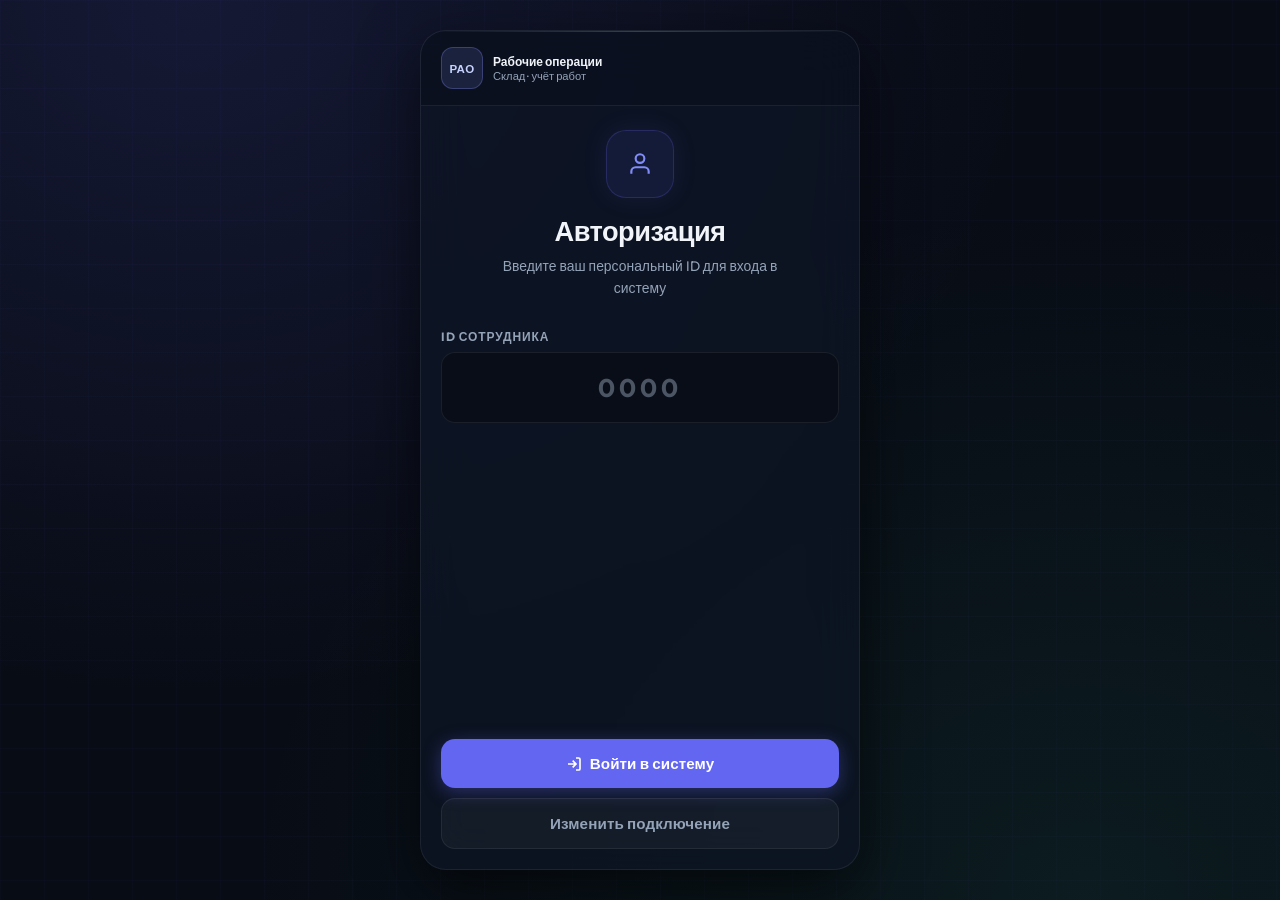
==== commit 582e6b46: "FBS: поиск актов и вычерков, импорт/выгрузка данных, UI-правки Приложение (index.html / app.js / ind" ====
--- a/index.html
+++ b/index.html
@@ -45,7 +45,15 @@
   <div class="app-container">
 
     <!-- HEADER -->
-    <header class="app-header">
+    <header class="app-header" id="appHeader">
+      <!-- Бренд (до входа) -->
+      <div class="app-brand" id="appBrand">
+        <div class="app-brand-logo">РАО</div>
+        <div class="plan-label-wrap">
+          <div class="plan-label-title">Рабочие операции</div>
+          <div class="plan-label-sub">Склад · учёт работ</div>
+        </div>
+      </div>
       <!-- Прогресс выполнения плана -->
       <div class="plan-display" id="planDisplay">
         <div class="plan-ring-wrap">
@@ -200,6 +208,24 @@
           </div>
           <div class="work-card-body">
             <div class="work-card-title">Поиск БП</div>
+          </div>
+          <div class="work-card-chevron">
+            <svg width="18" height="18" viewBox="0 0 24 24" fill="none" stroke="currentColor" stroke-width="2.5">
+              <path d="M9 18l6-6-6-6"/>
+            </svg>
+          </div>
+        </button>
+
+        <button class="work-card" id="btnFBS" data-type="fbs">
+          <div class="work-card-icon icon-fbs">
+            <svg width="28" height="28" viewBox="0 0 24 24" fill="none" stroke="currentColor" stroke-width="2">
+              <path d="M21 16V8a2 2 0 0 0-1-1.73l-7-4a2 2 0 0 0-2 0l-7 4A2 2 0 0 0 3 8v8a2 2 0 0 0 1 1.73l7 4a2 2 0 0 0 2 0l7-4A2 2 0 0 0 21 16z"/>
+              <polyline points="3.27 6.96 12 12.01 20.73 6.96"/>
+              <line x1="12" y1="22.08" x2="12" y2="12"/>
+            </svg>
+          </div>
+          <div class="work-card-body">
+            <div class="work-card-title">Поиск FBS</div>
           </div>
           <div class="work-card-chevron">
             <svg width="18" height="18" viewBox="0 0 24 24" fill="none" stroke="currentColor" stroke-width="2.5">
@@ -485,7 +511,7 @@
 
           <div class="form-group">
             <label class="form-label" for="bezshkBarcode">Штрихкод товара:</label>
-            <input type="text" id="bezshkBarcode" class="form-input bezshk-input monospace" placeholder="Отсканируйте или введите ШК" inputmode="numeric">
+            <input type="text" id="bezshkBarcode" class="form-input bezshk-input monospace" placeholder="Сканируйте или введите ШК" inputmode="numeric">
           </div>
 
           <div class="form-group" style="margin-top: 18px;">
@@ -499,16 +525,16 @@
 
           <div class="bezshk-actions-grid" style="margin-top: 22px;">
             <button type="button" class="btn-bezshk-action btn-shortage" id="btnBezshkShortage">
-              ⚠️ MISSING/SHORTAGE
+              <span class="bz-emoji">⚠️</span><span class="bz-label">MISSING/SHORTAGE</span>
             </button>
             <button type="button" class="btn-bezshk-action btn-izlishek" id="btnBezshkIzlishek">
-              ➕ Излишек
+              <span class="bz-emoji">➕</span><span class="bz-label">Излишек</span>
             </button>
             <button type="button" class="btn-bezshk-action btn-brak" id="btnBezshkBrak">
-              🚨 MISSING / БРАК
+              <span class="bz-emoji">🚨</span><span class="bz-label">MISSING / БРАК</span>
             </button>
             <button type="button" class="btn-bezshk-action btn-compensated" id="btnBezshkCompensated">
-              💳 КОМПЕНСИРОВАН
+              <span class="bz-emoji">💳</span><span class="bz-label">КОМПЕНСИРОВАН</span>
             </button>
           </div>
 
@@ -550,32 +576,473 @@
     <main class="screen" id="screen-bp">
       <div class="work-screen-header">
         <button class="back-btn" id="btnBackFromBP" aria-label="Назад">
-          <svg width="20" height="20" viewBox="0 0 24 24" fill="none" stroke="currentColor" stroke-width="2.5">
-            <path d="M19 12H5M12 19l-7-7 7-7"/>
-          </svg>
+          <svg width="20" height="20" viewBox="0 0 24 24" fill="none" stroke="currentColor" stroke-width="2.5"><path d="M19 12H5M12 19l-7-7 7-7"/></svg>
         </button>
         <span class="work-tag tag-bp">
-          <svg width="13" height="13" viewBox="0 0 24 24" fill="none" stroke="currentColor" stroke-width="2.5">
-            <circle cx="12" cy="12" r="10"/>
-            <circle cx="12" cy="12" r="4"/>
-          </svg>
+          <svg width="13" height="13" viewBox="0 0 24 24" fill="none" stroke="currentColor" stroke-width="2.5"><circle cx="12" cy="12" r="10"/><circle cx="12" cy="12" r="4"/></svg>
           Поиск БП
         </span>
       </div>
-      <div class="placeholder-body">
-        <div class="placeholder-icon-wrap icon-bp">
-          <svg width="44" height="44" viewBox="0 0 24 24" fill="none" stroke="currentColor" stroke-width="1.5">
-            <circle cx="12" cy="12" r="10"/>
-            <circle cx="12" cy="12" r="4"/>
-            <line x1="12" y1="2" x2="12" y2="8"/>
-            <line x1="12" y1="16" x2="12" y2="22"/>
-            <line x1="2" y1="12" x2="8" y2="12"/>
-            <line x1="16" y1="12" x2="22" y2="12"/>
+
+      <!-- 1. ПОД-ЭКРАН ВЫБОРА ЗОНЫ И ЭТАЖА -->
+      <div id="bp-select-view" class="bp-subscreen">
+        <div style="margin-bottom: 16px; display: flex; justify-content: space-between; align-items: center;">
+          <h2 style="font-size: 1.15rem; margin: 0; font-weight: 700; color: var(--text);">Выберите зону работы</h2>
+          <button id="btnBpRefreshTasks" class="btn-icon-refresh" title="Обновить список задач">
+            <svg width="16" height="16" viewBox="0 0 24 24" fill="none" stroke="currentColor" stroke-width="2.5"><path d="M21.5 2v6h-6M21.34 15.57a10 10 0 1 1-.57-8.38l5.67-5.67"/></svg>
+          </button>
+        </div>
+
+        <div class="form-group">
+          <label class="form-label">Склад</label>
+          <div class="segmented-control" id="bpWarehouseSelect">
+            <button class="segment-btn active" data-value="Фулфилмент" id="bpTabFulfillment">Фулфилмент (0)</button>
+            <button class="segment-btn" data-value="Сергели" id="bpTabSergeli">Сергели (0)</button>
+            <button class="segment-btn" data-value="Назначено мне" id="bpTabPersonal">На мне (0)</button>
+          </div>
+        </div>
+
+        <div class="form-group" style="flex-grow: 1;">
+          <label class="form-label">Доступные этажи</label>
+          <div class="grid-select" id="bpFloorSelectGrid">
+            <!-- Генерируется динамически -->
+          </div>
+          <div id="bpNoTasksMsg" class="empty-state" style="display: none; padding: 20px 0;">
+            <div class="empty-icon">✓</div>
+            <div>Нет доступных задач для поиска на выбранном складе!</div>
+          </div>
+        </div>
+
+        <button class="btn btn-primary" id="btnBpStartSearch" disabled style="width: 100%; margin-top: auto;">
+          Начать поиск
+        </button>
+      </div>
+
+      <!-- 2. ПОД-ЭКРАН КАРТОЧКИ ПОИСКА -->
+      <div id="bp-task-view" class="bp-subscreen" style="display: none;">
+        <!-- Прогресс -->
+        <div class="task-progress" style="width: 100%; margin-bottom: 12px;">
+          <div class="task-progress-labels">
+            <span id="bpTaskProgressLabel">Товар 1 из 1</span>
+            <span id="bpTaskPercentLabel">0%</span>
+          </div>
+          <div class="progress-track">
+            <div class="progress-fill bp-fill" id="bpTaskProgressBar"></div>
+          </div>
+        </div>
+
+        <!-- Карточка задачи -->
+        <div class="task-card-missing" id="bpCardElement">
+          <div class="task-cell-label" style="font-size: 0.75rem; color: var(--text-muted); text-transform: uppercase; font-weight: 700; margin-bottom: 4px;">Ячейка для поиска</div>
+          <div class="task-name monospace" id="bpTaskCell" style="font-size: 1.5rem; font-weight: 800; color: #818cf8; margin-bottom: 12px;">—</div>
+
+          <!-- Кнопка «Показать товар на Uzum.uz» -->
+          <a href="#" target="_blank" rel="noopener" class="btn-uzum-product" id="bpTaskProductLink" style="display: none;">
+            <span>🛍️ Показать товар на Uzum.uz</span>
+            <svg width="15" height="15" viewBox="0 0 24 24" fill="none" stroke="currentColor" stroke-width="2.5"><path d="M18 13v6a2 2 0 0 1-2 2H5a2 2 0 0 1-2-2V8a2 2 0 0 1 2-2h6M15 3h6v6M10 14L21 3"/></svg>
+          </a>
+
+          <div class="task-info-grid">
+            <div class="info-row">
+              <span class="info-key">ШК</span>
+              <div class="info-val-group">
+                <button class="copy-btn monospace" id="bpTaskBarcode" title="Нажмите для копирования">
+                  <span class="copy-val" id="bpTaskBarcodeText">—</span>
+                  <svg class="copy-icon-svg" width="13" height="13" viewBox="0 0 24 24" fill="none" stroke="currentColor" stroke-width="2.5"><rect x="9" y="9" width="13" height="13" rx="2"/><path d="M5 15H4a2 2 0 0 1-2-2V4a2 2 0 0 1 2-2h9a2 2 0 0 1 2 2v1"/></svg>
+                </button>
+                <a href="#" target="_blank" rel="noopener" class="wms-btn" id="bpTaskWmsLink" title="Открыть в WMS">
+                  <svg width="13" height="13" viewBox="0 0 24 24" fill="none" stroke="currentColor" stroke-width="2.2"><path d="M18 13v6a2 2 0 0 1-2 2H5a2 2 0 0 1-2-2V8a2 2 0 0 1 2-2h6M15 3h6v6M10 14L21 3"/></svg>
+                  WMS
+                </a>
+              </div>
+            </div>
+
+            <div class="info-row">
+              <span class="info-key">Надо найти</span>
+              <span class="info-val" id="bpTaskTargetQty">1 шт.</span>
+            </div>
+
+            <div class="info-row">
+              <span class="info-key">Ячеек в ШК</span>
+              <span class="info-val" id="bpTaskCellsCount">1</span>
+            </div>
+          </div>
+        </div>
+
+        <!-- Ввод количества -->
+        <div class="bp-qty-wrap" style="margin: 16px 0; text-align: center;">
+          <div class="confirm-qty-label" style="margin-bottom: 8px;">Найденное количество:</div>
+          <div class="confirm-qty-controls" style="justify-content: center;">
+            <button type="button" class="qty-btn" id="btnBpQtyMinus">−</button>
+            <span class="qty-input monospace" id="bpQtyVal" style="display: inline-flex; align-items: center; justify-content: center; width: 50px; height: 38px; font-size: 1.2rem; font-weight: 800; background: rgba(0,0,0,0.3); border: 1px solid var(--border); border-radius: 10px;">0</span>
+            <button type="button" class="qty-btn" id="btnBpQtyPlus">+</button>
+          </div>
+        </div>
+
+        <!-- Кнопки результата -->
+        <div class="bp-actions-stack" style="display: flex; flex-direction: column; gap: 10px; width: 100%;">
+          <div style="display: grid; grid-template-columns: 1fr 1fr; gap: 10px;">
+            <button type="button" class="result-btn btn-found" id="btnBpFound">✅ Найдено</button>
+            <button type="button" class="result-btn btn-notfound" id="btnBpNotFound">❌ Не найдено</button>
+          </div>
+          <button type="button" class="result-btn btn-skip" id="btnBpSkip">⏭ Пропустить</button>
+          <button type="button" class="btn btn-ghost" id="btnBpExit" style="margin-top: 6px;">🚪 Выйти из зоны</button>
+        </div>
+      </div>
+
+      <!-- 3. ПОД-ЭКРАН ЗАВЕРШЕНИЯ -->
+      <div id="bp-done-view" class="bp-subscreen" style="display: none; text-align: center; margin: auto 0;">
+        <div style="font-size: 3.8rem; margin-bottom: 8px;">🎉</div>
+        <h3 class="placeholder-title">Все задачи выполнены!</h3>
+        <p class="placeholder-desc">На выбранном этаже нет невыполненных ячеек.</p>
+        <button class="btn btn-ghost" id="btnBpDoneBack" style="width: 100%; margin-top: 12px;">Вернуться к выбору зоны</button>
+      </div>
+
+      <!-- 4. ОКНО ПОДТВЕРЖДЕНИЯ ДЛЯ БП -->
+      <div class="center-modal-overlay" id="bpConfirmOverlay" style="display:none;">
+        <div class="bp-modal-card">
+          <div class="bp-modal-header">
+            <div class="bp-modal-badge" id="bpConfirmResultLabel">✅ Найдено</div>
+            <h3 class="bp-modal-title" id="bpConfirmTitleText">Подтвердите данные решения</h3>
+          </div>
+
+          <div class="bp-modal-body">
+            <div class="bp-summary-grid" id="bpConfirmSummary">
+              <!-- Заполняется JS -->
+            </div>
+
+            <div class="bp-input-group" id="bpConfirmFoundKeyWrap">
+              <label class="bp-input-label" for="bpConfirmFoundKeyInput">
+                <span>📍 Ячейка, где нашли:</span>
+                <span class="bp-input-hint">Отсканируйте ШК ячейки</span>
+              </label>
+              <div class="bp-input-inner">
+                <svg width="18" height="18" viewBox="0 0 24 24" fill="none" stroke="#818cf8" stroke-width="2.2"><rect x="3" y="3" width="18" height="18" rx="4"/><path d="M7 7h3v3H7zM14 7h3v3h-3zM7 14h3v3H7zM14 14h.01v.01H14z"/></svg>
+                <input type="text" id="bpConfirmFoundKeyInput" class="bp-modal-input monospace" placeholder="M2.84.66.4.1" autocomplete="off" spellcheck="false">
+              </div>
+            </div>
+          </div>
+
+          <div class="bp-modal-footer">
+            <button type="button" class="btn-bp-modal-cancel" id="btnBpCancelModal">Отмена</button>
+            <button type="button" class="btn-bp-modal-submit" id="btnBpConfirmModalOk">✓ Подтвердить</button>
+          </div>
+        </div>
+      </div>
+
+    </main>
+
+    <!-- SCREEN 4d: ПОИСК FBS -->
+    <main class="screen" id="screen-fbs">
+      <div class="work-screen-header">
+        <button class="back-btn" id="btnBackFromFBS" aria-label="Назад">
+          <svg width="20" height="20" viewBox="0 0 24 24" fill="none" stroke="currentColor" stroke-width="2.5"><path d="M19 12H5M12 19l-7-7 7-7"/></svg>
+        </button>
+        <span class="work-tag tag-fbs" id="fbsCurrentTag">
+          <svg width="13" height="13" viewBox="0 0 24 24" fill="none" stroke="currentColor" stroke-width="2.5">
+            <path d="M21 16V8a2 2 0 0 0-1-1.73l-7-4a2 2 0 0 0-2 0l-7 4A2 2 0 0 0 3 8v8a2 2 0 0 0 1 1.73l7 4a2 2 0 0 0 2 0l7-4A2 2 0 0 0 21 16z"/>
+            <polyline points="3.27 6.96 12 12.01 20.73 6.96"/>
+            <line x1="12" y1="22.08" x2="12" y2="12"/>
           </svg>
-        </div>
-        <h3 class="placeholder-title">Поиск БП</h3>
-        <p class="placeholder-desc">Функционал раздела будет добавлен после уточнения условий работы.</p>
-        <div class="dev-chip">🔧 В разработке</div>
+          Поиск FBS
+        </span>
+      </div>
+
+      <!-- 1. ПОД-ЭКРАН ВЫБОРА НАПРАВЛЕНИЯ -->
+      <div id="fbs-select-view" class="fbs-subscreen">
+        <div class="dashboard-header" style="margin-bottom: 20px;">
+          <h2 class="screen-title" style="font-size: 1.25rem;">Направление FBS</h2>
+          <p class="screen-subtitle">Выберите задачу для начала работы</p>
+        </div>
+
+        <div class="work-grid">
+          <button class="work-card" id="btnFbsActs" data-type="fbs-acts">
+            <div class="work-card-icon icon-fbs-acts">
+              <svg width="28" height="28" viewBox="0 0 24 24" fill="none" stroke="currentColor" stroke-width="2">
+                <path d="M14 2H6a2 2 0 0 0-2 2v16a2 2 0 0 0 2 2h12a2 2 0 0 0 2-2V8z"/>
+                <polyline points="14 2 14 8 20 8"/>
+                <line x1="16" y1="13" x2="8" y2="13"/>
+                <line x1="16" y1="17" x2="8" y2="17"/>
+                <polyline points="10 9 9 9 8 9"/>
+              </svg>
+            </div>
+            <div class="work-card-body">
+              <div class="work-card-title">Поиск актов</div>
+              <div class="work-card-desc">Поиск и обработка товаров по актам</div>
+            </div>
+            <div class="work-card-chevron">
+              <svg width="18" height="18" viewBox="0 0 24 24" fill="none" stroke="currentColor" stroke-width="2.5">
+                <path d="M9 18l6-6-6-6"/>
+              </svg>
+            </div>
+          </button>
+
+          <button class="work-card" id="btnFbsVycherki" data-type="fbs-vycherki">
+            <div class="work-card-icon icon-fbs-vycherki">
+              <svg width="28" height="28" viewBox="0 0 24 24" fill="none" stroke="currentColor" stroke-width="2">
+                <path d="M16 4h2a2 2 0 0 1 2 2v14a2 2 0 0 1-2 2H6a2 2 0 0 1-2-2V6a2 2 0 0 1 2-2h2"/>
+                <rect x="8" y="2" width="8" height="4" rx="1" ry="1"/>
+                <line x1="9" y1="11" x2="15" y2="17"/>
+                <line x1="15" y1="11" x2="9" y2="17"/>
+              </svg>
+            </div>
+            <div class="work-card-body">
+              <div class="work-card-title">Поиск вычерков</div>
+              <div class="work-card-desc">Поиск вычерков во время сборки FBS</div>
+            </div>
+            <div class="work-card-chevron">
+              <svg width="18" height="18" viewBox="0 0 24 24" fill="none" stroke="currentColor" stroke-width="2.5">
+                <path d="M9 18l6-6-6-6"/>
+              </svg>
+            </div>
+          </button>
+        </div>
+      </div>
+
+      <!-- 2. ПОД-ЭКРАН ПОИСК АКТОВ -->
+      <div id="fbs-acts-view" class="fbs-subscreen fbs-acts-view" style="display: none;">
+
+        <!-- STATE: загрузка -->
+        <div id="fbsacts-loading" class="missing-state">
+          <div class="spinner spinner-sm"></div>
+          <span class="missing-state-hint">Загрузка акта...</span>
+        </div>
+
+        <!-- STATE: нет актов -->
+        <div id="fbsacts-empty" class="missing-state" style="display:none;">
+          <div class="placeholder-icon-wrap" style="background: rgba(14, 165, 233, 0.12); color: #38bdf8;">
+            <svg width="38" height="38" viewBox="0 0 24 24" fill="none" stroke="currentColor" stroke-width="1.6"><path d="M14 2H6a2 2 0 0 0-2 2v16a2 2 0 0 0 2 2h12a2 2 0 0 0 2-2V8z"/><polyline points="14 2 14 8 20 8"/><path d="m9 15 2 2 4-4"/></svg>
+          </div>
+          <h3 class="placeholder-title">Актов для поиска нет</h3>
+          <p class="placeholder-desc" id="fbsacts-empty-desc">Все акты обработаны или ещё не подготовлены к поиску.</p>
+          <button class="btn btn-ghost" id="btnFbsActsRefresh" style="width:100%;margin-top:6px;">
+            <svg width="15" height="15" viewBox="0 0 24 24" fill="none" stroke="currentColor" stroke-width="2.5"><path d="M21.5 2v6h-6M21.34 15.57a10 10 0 1 1-.57-8.38"/></svg>
+            Обновить
+          </button>
+        </div>
+
+        <!-- STATE: ошибка -->
+        <div id="fbsacts-error" class="missing-state" style="display:none;">
+          <div style="font-size:2.8rem;margin-bottom:6px;">⚠️</div>
+          <h3 class="placeholder-title" style="font-size:1.1rem;">Ошибка загрузки</h3>
+          <p class="placeholder-desc" id="fbsacts-error-msg">Проверьте подключение к интернету</p>
+          <button class="btn btn-ghost" id="btnFbsActsRetry" style="width:100%;margin-top:6px;">Попробовать снова</button>
+        </div>
+
+        <!-- STATE: карточка -->
+        <div id="fbsacts-task" class="missing-tasks-wrap" style="display:none;">
+
+          <!-- Акт -->
+          <div class="fbs-act-head">
+            <div class="fbs-act-head-label">Акт возврата</div>
+            <button class="copy-btn monospace fbs-act-number" id="fbsacts-act" title="Нажмите для копирования">
+              <span class="copy-val" id="fbsacts-act-text">—</span>
+              <svg class="copy-icon-svg" width="13" height="13" viewBox="0 0 24 24" fill="none" stroke="currentColor" stroke-width="2.5"><rect x="9" y="9" width="13" height="13" rx="2"/><path d="M5 15H4a2 2 0 0 1-2-2V4a2 2 0 0 1 2-2h9a2 2 0 0 1 2 2v1"/></svg>
+            </button>
+            <div class="fbs-act-meta" id="fbsacts-acts-left">—</div>
+          </div>
+
+          <!-- Прогресс по позициям акта -->
+          <div class="task-progress">
+            <div class="task-progress-labels">
+              <span id="fbsacts-progress-text">Позиция 1 из 1</span>
+              <span id="fbsacts-progress-pct">0%</span>
+            </div>
+            <div class="progress-track">
+              <div class="progress-fill fbs-fill" id="fbsacts-progress-bar"></div>
+            </div>
+          </div>
+
+          <div id="fbsacts-card-view">
+            <div class="task-card-missing">
+              <div class="task-name" id="fbsacts-desc">—</div>
+              <div class="task-info-grid">
+                <div class="info-row">
+                  <span class="info-key">ШК</span>
+                  <div class="info-val-group">
+                    <button class="copy-btn monospace" id="fbsacts-sku" title="Нажмите для копирования">
+                      <span class="copy-val" id="fbsacts-sku-text">—</span>
+                      <svg class="copy-icon-svg" width="13" height="13" viewBox="0 0 24 24" fill="none" stroke="currentColor" stroke-width="2.5"><rect x="9" y="9" width="13" height="13" rx="2"/><path d="M5 15H4a2 2 0 0 1-2-2V4a2 2 0 0 1 2-2h9a2 2 0 0 1 2 2v1"/></svg>
+                    </button>
+                    <a href="#" target="_blank" rel="noopener" class="wms-btn" id="fbsacts-wms-link" title="Открыть товар в WMS">
+                      <svg width="13" height="13" viewBox="0 0 24 24" fill="none" stroke="currentColor" stroke-width="2.2"><path d="M18 13v6a2 2 0 0 1-2 2H5a2 2 0 0 1-2-2V8a2 2 0 0 1 2-2h6M15 3h6v6M10 14L21 3"/></svg>
+                      WMS
+                    </a>
+                  </div>
+                </div>
+                <div class="info-row info-row-top">
+                  <span class="info-key">Ячейки поиска</span>
+                  <div class="fbs-cells" id="fbsacts-cells"></div>
+                </div>
+                <div class="info-row">
+                  <span class="info-key">Кол-во</span>
+                  <span class="info-val" id="fbsacts-qty">—</span>
+                </div>
+                <div class="info-row">
+                  <span class="info-key">Хранение акта</span>
+                  <span class="info-val monospace" id="fbsacts-storage">—</span>
+                </div>
+                <div class="info-row" id="fbsacts-request-row">
+                  <span class="info-key">Заявка</span>
+                  <span class="info-val" id="fbsacts-request">—</span>
+                </div>
+                <div class="info-row">
+                  <span class="info-key">Дата заявки</span>
+                  <span class="info-val" id="fbsacts-date">—</span>
+                </div>
+              </div>
+            </div>
+
+            <div class="result-grid">
+              <button class="result-btn btn-found"    id="fbsActFound"    data-result="Найден">✅ Найден</button>
+              <button class="result-btn btn-notfound" id="fbsActNotFound" data-result="Не найден">❌ Не найден</button>
+            </div>
+          </div>
+        </div>
+
+        <!-- BOTTOM SHEET: подтверждение -->
+        <div class="bottom-sheet-overlay" id="fbsActConfirmOverlay" style="display:none;">
+          <div class="bottom-sheet">
+            <div class="confirm-handle"></div>
+            <div class="confirm-title" id="fbsActConfirmTitle">Подтвердите результат</div>
+            <div class="confirm-result-label" id="fbsActConfirmLabel">—</div>
+
+            <div class="confirm-found-details" id="fbsActFoundWrap" style="display:none;">
+              <div class="confirm-field-group">
+                <label class="confirm-field-label" for="fbsActFoundCell">Где нашли (ячейка):</label>
+                <input type="text" class="confirm-text-input monospace" id="fbsActFoundCell" placeholder="SN1.11.47.4.6" autocomplete="off">
+              </div>
+              <div class="confirm-field-group" style="margin-top: 12px;">
+                <label class="confirm-field-label">Найденное количество:</label>
+                <div class="confirm-qty-controls">
+                  <button type="button" class="qty-btn" id="btnFbsActQtyMinus">−</button>
+                  <input type="number" class="qty-input" id="fbsActFoundQty" min="1" value="1">
+                  <button type="button" class="qty-btn" id="btnFbsActQtyPlus">+</button>
+                </div>
+                <div class="confirm-qty-max-hint">Из <span id="fbsActQtyMax">1</span> шт. по заданию</div>
+              </div>
+            </div>
+
+            <div class="confirm-buttons">
+              <button class="confirm-btn-cancel" id="btnFbsActCancel">Отменить</button>
+              <button class="confirm-btn-ok" id="btnFbsActConfirmOk">✓ Подтвердить</button>
+            </div>
+          </div>
+        </div>
+
+      </div>
+
+      <!-- 3. ПОД-ЭКРАН ПОИСК ВЫЧЕРКОВ -->
+      <div id="fbs-vycherki-view" class="fbs-subscreen fbs-acts-view" style="display: none;">
+
+        <div id="fbsvych-loading" class="missing-state">
+          <div class="spinner spinner-sm"></div>
+          <span class="missing-state-hint">Загрузка позиции...</span>
+        </div>
+
+        <div id="fbsvych-empty" class="missing-state" style="display:none;">
+          <div class="placeholder-icon-wrap" style="background: rgba(249, 115, 22, 0.12); color: #fb923c;">
+            <svg width="38" height="38" viewBox="0 0 24 24" fill="none" stroke="currentColor" stroke-width="1.6"><path d="M16 4h2a2 2 0 0 1 2 2v14a2 2 0 0 1-2 2H6a2 2 0 0 1-2-2V6a2 2 0 0 1 2-2h2"/><rect x="8" y="2" width="8" height="4" rx="1" ry="1"/><path d="m9 14 2 2 4-4"/></svg>
+          </div>
+          <h3 class="placeholder-title">Вычерков для поиска нет</h3>
+          <p class="placeholder-desc" id="fbsvych-empty-desc">Все позиции обработаны. Новые придут утром.</p>
+          <button class="btn btn-ghost" id="btnFbsVychRefresh" style="width:100%;margin-top:6px;">
+            <svg width="15" height="15" viewBox="0 0 24 24" fill="none" stroke="currentColor" stroke-width="2.5"><path d="M21.5 2v6h-6M21.34 15.57a10 10 0 1 1-.57-8.38"/></svg>
+            Обновить
+          </button>
+        </div>
+
+        <div id="fbsvych-error" class="missing-state" style="display:none;">
+          <div style="font-size:2.8rem;margin-bottom:6px;">⚠️</div>
+          <h3 class="placeholder-title" style="font-size:1.1rem;">Ошибка загрузки</h3>
+          <p class="placeholder-desc" id="fbsvych-error-msg">Проверьте подключение к интернету</p>
+          <button class="btn btn-ghost" id="btnFbsVychRetry" style="width:100%;margin-top:6px;">Попробовать снова</button>
+        </div>
+
+        <div id="fbsvych-task" class="missing-tasks-wrap" style="display:none;">
+
+          <div class="fbs-vych-top">
+            <span class="fbs-vych-left" id="fbsvych-left">—</span>
+            <span class="fbs-vych-sum" id="fbsvych-sum">—</span>
+          </div>
+
+          <div id="fbsvych-card-view">
+            <div class="task-card-missing">
+              <div class="task-name" id="fbsvych-desc">—</div>
+              <div class="task-info-grid">
+                <div class="info-row">
+                  <span class="info-key">ШК</span>
+                  <div class="info-val-group">
+                    <button class="copy-btn monospace" id="fbsvych-sku" title="Нажмите для копирования">
+                      <span class="copy-val" id="fbsvych-sku-text">—</span>
+                      <svg class="copy-icon-svg" width="13" height="13" viewBox="0 0 24 24" fill="none" stroke="currentColor" stroke-width="2.5"><rect x="9" y="9" width="13" height="13" rx="2"/><path d="M5 15H4a2 2 0 0 1-2-2V4a2 2 0 0 1 2-2h9a2 2 0 0 1 2 2v1"/></svg>
+                    </button>
+                    <a href="#" target="_blank" rel="noopener" class="wms-btn" id="fbsvych-wms-link" title="Открыть товар в WMS">
+                      <svg width="13" height="13" viewBox="0 0 24 24" fill="none" stroke="currentColor" stroke-width="2.2"><path d="M18 13v6a2 2 0 0 1-2 2H5a2 2 0 0 1-2-2V8a2 2 0 0 1 2-2h6M15 3h6v6M10 14L21 3"/></svg>
+                      WMS
+                    </a>
+                  </div>
+                </div>
+                <div class="info-row">
+                  <span class="info-key">Ячейка</span>
+                  <button class="copy-btn monospace" id="fbsvych-cell" title="Нажмите для копирования">
+                    <span class="copy-val" id="fbsvych-cell-text">—</span>
+                    <svg class="copy-icon-svg" width="13" height="13" viewBox="0 0 24 24" fill="none" stroke="currentColor" stroke-width="2.5"><rect x="9" y="9" width="13" height="13" rx="2"/><path d="M5 15H4a2 2 0 0 1-2-2V4a2 2 0 0 1 2-2h9a2 2 0 0 1 2 2v1"/></svg>
+                  </button>
+                </div>
+                <div class="info-row">
+                  <span class="info-key">Категория</span>
+                  <span class="info-val" id="fbsvych-category">—</span>
+                </div>
+                <div class="info-row">
+                  <span class="info-key">Кол-во</span>
+                  <span class="info-val" id="fbsvych-qty">—</span>
+                </div>
+                <div class="info-row">
+                  <span class="info-key">Цена</span>
+                  <span class="info-val" id="fbsvych-price">—</span>
+                </div>
+                <div class="info-row">
+                  <span class="info-key">Дата вычерка</span>
+                  <span class="info-val" id="fbsvych-date">—</span>
+                </div>
+              </div>
+            </div>
+
+            <div class="result-grid">
+              <button class="result-btn btn-found"    id="fbsVychFound">✅ Найден</button>
+              <button class="result-btn btn-notfound" id="fbsVychNotFound">❌ Не найден</button>
+            </div>
+          </div>
+        </div>
+
+        <div class="bottom-sheet-overlay" id="fbsVychConfirmOverlay" style="display:none;">
+          <div class="bottom-sheet">
+            <div class="confirm-handle"></div>
+            <div class="confirm-title" id="fbsVychConfirmTitle">Подтвердите результат</div>
+            <div class="confirm-result-label" id="fbsVychConfirmLabel">—</div>
+            <div class="confirm-found-details" id="fbsVychFoundWrap" style="display:none;">
+              <div class="confirm-field-group">
+                <label class="confirm-field-label" for="fbsVychFoundCell">Где нашли (ячейка):</label>
+                <input type="text" class="confirm-text-input monospace" id="fbsVychFoundCell" placeholder="SN1.16.12.2.7" autocomplete="off">
+              </div>
+              <div class="confirm-field-group" style="margin-top: 12px;">
+                <label class="confirm-field-label">Найденное количество:</label>
+                <div class="confirm-qty-controls">
+                  <button type="button" class="qty-btn" id="btnFbsVychQtyMinus">−</button>
+                  <input type="number" class="qty-input" id="fbsVychFoundQty" min="1" value="1">
+                  <button type="button" class="qty-btn" id="btnFbsVychQtyPlus">+</button>
+                </div>
+                <div class="confirm-qty-max-hint">Из <span id="fbsVychQtyMax">1</span> шт. вычеркнуто</div>
+              </div>
+            </div>
+            <div class="confirm-buttons">
+              <button class="confirm-btn-cancel" id="btnFbsVychCancel">Отменить</button>
+              <button class="confirm-btn-ok" id="btnFbsVychConfirmOk">✓ Подтвердить</button>
+            </div>
+          </div>
+        </div>
+
       </div>
     </main>
 
--- a/index.css
+++ b/index.css
@@ -25,6 +25,10 @@
   --bp:             #34d399;
   --bp-glow:        rgba(52, 211, 153, 0.3);
   --bp-subtle:      rgba(52, 211, 153, 0.1);
+
+  --fbs:            #38bdf8;
+  --fbs-glow:       rgba(56, 189, 248, 0.3);
+  --fbs-subtle:     rgba(56, 189, 248, 0.1);
 
   /* Feedback */
   --success:        #10b981;
@@ -126,6 +130,30 @@
   background: rgba(8,12,21,0.3);
 }
 
+/* ── Brand (до входа) / plan (после входа) ── */
+.app-brand {
+  display: flex;
+  align-items: center;
+  gap: 10px;
+}
+.app-brand-logo {
+  width: 42px;
+  height: 42px;
+  border-radius: 12px;
+  display: flex;
+  align-items: center;
+  justify-content: center;
+  font-size: 0.72rem;
+  font-weight: 900;
+  letter-spacing: 0.04em;
+  color: #c7d2fe;
+  background: rgba(129,140,248,0.14);
+  border: 1px solid rgba(129,140,248,0.3);
+  flex-shrink: 0;
+}
+.app-header:not(.is-auth) .plan-display { display: none; }
+.app-header.is-auth .app-brand { display: none; }
+
 /* ── Plan progress ring ── */
 .plan-display {
   display: flex;
@@ -419,6 +447,24 @@
   box-shadow: 0 8px 28px rgba(52,211,153,0.13);
 }
 
+.work-card[data-type="fbs"] { border-left-color: rgba(56,189,248,0.5); }
+.work-card[data-type="fbs"]:hover {
+  border-left-color: var(--fbs);
+  box-shadow: 0 8px 28px rgba(56,189,248,0.13);
+}
+
+.work-card[data-type="fbs-acts"] { border-left-color: rgba(14,165,233,0.5); }
+.work-card[data-type="fbs-acts"]:hover {
+  border-left-color: #0ea5e9;
+  box-shadow: 0 8px 28px rgba(14,165,233,0.13);
+}
+
+.work-card[data-type="fbs-vycherki"] { border-left-color: rgba(249,115,22,0.5); }
+.work-card[data-type="fbs-vycherki"]:hover {
+  border-left-color: #f97316;
+  box-shadow: 0 8px 28px rgba(249,115,22,0.13);
+}
+
 .work-card-icon {
   width: 52px; height: 52px;
   border-radius: var(--r);
@@ -442,10 +488,28 @@
   color: var(--bp);
   box-shadow: 0 0 18px rgba(52,211,153,0.12);
 }
-
-.work-card:hover .icon-missing { box-shadow: 0 0 26px rgba(129,140,248,0.28); }
-.work-card:hover .icon-bezshk  { box-shadow: 0 0 26px rgba(251,191,36,0.28); }
-.work-card:hover .icon-bp      { box-shadow: 0 0 26px rgba(52,211,153,0.28); }
+.icon-fbs {
+  background: var(--fbs-subtle);
+  color: var(--fbs);
+  box-shadow: 0 0 18px rgba(56,189,248,0.12);
+}
+.icon-fbs-acts {
+  background: rgba(14,165,233,0.1);
+  color: #38bdf8;
+  box-shadow: 0 0 18px rgba(14,165,233,0.12);
+}
+.icon-fbs-vycherki {
+  background: rgba(249,115,22,0.1);
+  color: #fb923c;
+  box-shadow: 0 0 18px rgba(249,115,22,0.12);
+}
+
+.work-card:hover .icon-missing      { box-shadow: 0 0 26px rgba(129,140,248,0.28); }
+.work-card:hover .icon-bezshk       { box-shadow: 0 0 26px rgba(251,191,36,0.28); }
+.work-card:hover .icon-bp           { box-shadow: 0 0 26px rgba(52,211,153,0.28); }
+.work-card:hover .icon-fbs          { box-shadow: 0 0 26px rgba(56,189,248,0.28); }
+.work-card:hover .icon-fbs-acts     { box-shadow: 0 0 26px rgba(14,165,233,0.28); }
+.work-card:hover .icon-fbs-vycherki { box-shadow: 0 0 26px rgba(249,115,22,0.28); }
 
 .work-card-body { flex: 1; }
 
@@ -522,6 +586,11 @@
   background: var(--bp-subtle);
   color: var(--bp);
   border: 1px solid rgba(52,211,153,0.25);
+}
+.tag-fbs {
+  background: var(--fbs-subtle);
+  color: var(--fbs);
+  border: 1px solid rgba(56,189,248,0.25);
 }
 
 /* ── Placeholder (coming soon) ── */
@@ -1323,18 +1392,41 @@
 
 /* ── Screen BezShk ──────────────────────────────── */
 .bezshk-container {
-  padding: 16px;
+  padding: 8px 0 0;
   max-width: 440px;
   margin: 0 auto;
   width: 100%;
+  box-sizing: border-box;
+  display: flex;
+  flex-direction: column;
+  align-items: center;
 }
 
 .bezshk-card {
   background: var(--surface-card);
   border: 1px solid var(--border-subtle);
   border-radius: var(--r-card);
-  padding: 20px;
+  padding: 18px 14px;
   box-shadow: 0 8px 32px rgba(0,0,0,0.3);
+  width: 100%;
+  box-sizing: border-box;
+  display: flex;
+  flex-direction: column;
+  align-items: center;
+  text-align: center;
+}
+
+.bezshk-card .form-group {
+  width: 100%;
+  display: flex;
+  flex-direction: column;
+  align-items: center;
+  text-align: center;
+}
+
+.bezshk-card .form-label {
+  text-align: center;
+  width: 100%;
 }
 
 .bezshk-input {
@@ -1343,12 +1435,23 @@
   font-size: 1.05rem !important;
   font-weight: 700 !important;
   padding: 0 14px !important;
+  text-align: center;
   color: var(--text) !important;
   background: rgba(0, 0, 0, 0.3) !important;
   border: 1px solid rgba(129, 140, 248, 0.35) !important;
   border-radius: 12px !important;
   outline: none;
   transition: all 0.18s ease;
+  box-sizing: border-box;
+}
+
+.bezshk-input::placeholder {
+  font-family: var(--font);
+  font-size: 0.85rem;
+  font-weight: 600;
+  letter-spacing: 0;
+  color: var(--text-muted);
+  opacity: 0.7;
 }
 
 .bezshk-input:focus {
@@ -1359,23 +1462,48 @@
 .bezshk-actions-grid {
   display: grid;
   grid-template-columns: 1fr 1fr;
-  gap: 12px;
+  gap: 10px;
+  width: 100%;
+  box-sizing: border-box;
+  justify-content: center;
+  align-items: center;
+  justify-items: stretch;
 }
 
 .btn-bezshk-action {
-  height: 52px;
-  display: flex;
+  height: 60px;
+  display: flex;
+  flex-direction: column;
   align-items: center;
   justify-content: center;
-  gap: 6px;
-  padding: 0 12px;
-  font-size: 0.9rem;
+  text-align: center;
+  gap: 3px;
+  padding: 0 4px;
+  font-size: 0.85rem;
   font-weight: 800;
   border-radius: 12px;
+  white-space: nowrap;
+  overflow: hidden;
+  min-width: 0;
   border: none;
   cursor: pointer;
   transition: all 0.18s ease;
   font-family: var(--font);
+  width: 100%;
+  box-sizing: border-box;
+}
+
+.btn-bezshk-action .bz-emoji {
+  flex-shrink: 0;
+  font-size: 0.95rem;
+  line-height: 1;
+}
+.btn-bezshk-action .bz-label {
+  font-size: min(0.78rem, 3.05vw);
+  letter-spacing: -0.01em;
+  max-width: 100%;
+  overflow: hidden;
+  text-overflow: ellipsis;
 }
 
 .btn-shortage {
@@ -1483,6 +1611,7 @@
 }
 
 .bezshk-history-title {
+  white-space: nowrap;
   font-size: 0.85rem;
   font-weight: 700;
   color: var(--text-muted);
@@ -1503,6 +1632,28 @@
   display: flex;
   flex-direction: column;
   gap: 8px;
+  max-height: 215px;
+  overflow-y: auto;
+  padding-right: 4px;
+  scrollbar-width: thin;
+  scrollbar-color: rgba(255, 255, 255, 0.2) transparent;
+}
+
+.bezshk-history-list::-webkit-scrollbar {
+  width: 5px;
+}
+
+.bezshk-history-list::-webkit-scrollbar-track {
+  background: transparent;
+}
+
+.bezshk-history-list::-webkit-scrollbar-thumb {
+  background: rgba(255, 255, 255, 0.2);
+  border-radius: 4px;
+}
+
+.bezshk-history-list::-webkit-scrollbar-thumb:hover {
+  background: rgba(255, 255, 255, 0.4);
 }
 
 .bezshk-history-empty {
@@ -1582,3 +1733,465 @@
   border: 1px solid rgba(99, 102, 241, 0.3);
 }
 
+/* ── BEZSHK & BP UTILITIES ── */
+.bp-subscreen,
+.fbs-subscreen {
+  width: 100%;
+  display: flex;
+  flex-direction: column;
+  flex-grow: 1;
+}
+
+.btn-icon-refresh {
+  background: rgba(255, 255, 255, 0.06);
+  border: 1px solid var(--border-subtle);
+  color: var(--text-muted);
+  width: 32px;
+  height: 32px;
+  border-radius: 10px;
+  display: flex;
+  align-items: center;
+  justify-content: center;
+  cursor: pointer;
+  transition: all 0.15s ease;
+}
+
+.btn-icon-refresh:hover {
+  background: rgba(255, 255, 255, 0.12);
+  color: var(--text);
+}
+
+.wms-btn {
+  display: inline-flex;
+  align-items: center;
+  gap: 4px;
+  padding: 4px 8px;
+  font-size: 0.75rem;
+  font-weight: 700;
+  background: rgba(99, 102, 241, 0.15);
+  border: 1px solid rgba(99, 102, 241, 0.3);
+  color: #818cf8;
+  border-radius: 8px;
+  text-decoration: none;
+  transition: all 0.15s ease;
+}
+
+.wms-btn:hover {
+  background: rgba(99, 102, 241, 0.25);
+  color: #ffffff;
+}
+
+.bp-fill {
+  background: linear-gradient(90deg, #6366f1, #818cf8) !important;
+}
+
+/* ── SEGMENTED CONTROL & GRID SELECT ── */
+.segmented-control {
+  display: flex;
+  background: rgba(0, 0, 0, 0.4);
+  border: 1px solid var(--border-subtle);
+  border-radius: 14px;
+  padding: 4px;
+  gap: 4px;
+  width: 100%;
+  box-sizing: border-box;
+}
+
+.segment-btn {
+  flex: 1;
+  background: transparent;
+  border: none;
+  color: var(--text-muted);
+  font-size: 0.78rem;
+  font-weight: 700;
+  padding: 10px 4px;
+  border-radius: 10px;
+  cursor: pointer;
+  transition: all 0.18s ease;
+  font-family: var(--font);
+  white-space: nowrap;
+  text-align: center;
+}
+
+.segment-btn:hover {
+  color: var(--text);
+  background: rgba(255, 255, 255, 0.05);
+}
+
+.segment-btn.active {
+  background: linear-gradient(135deg, #6366f1 0%, #4f46e5 100%);
+  color: #ffffff;
+  box-shadow: 0 4px 12px rgba(99, 102, 241, 0.35);
+}
+
+.grid-select {
+  display: grid;
+  grid-template-columns: repeat(auto-fill, minmax(110px, 1fr));
+  gap: 10px;
+  width: 100%;
+  box-sizing: border-box;
+  margin-top: 8px;
+}
+
+.grid-option-btn {
+  background: rgba(255, 255, 255, 0.03);
+  border: 1px solid var(--border-subtle);
+  border-radius: 14px;
+  padding: 12px 8px;
+  display: flex;
+  flex-direction: column;
+  align-items: center;
+  justify-content: center;
+  cursor: pointer;
+  transition: all 0.18s ease;
+  color: var(--text);
+  font-family: var(--font);
+}
+
+.grid-option-btn:hover:not(:disabled) {
+  background: rgba(255, 255, 255, 0.08);
+  border-color: rgba(129, 140, 248, 0.5);
+}
+
+.grid-option-btn.active {
+  background: rgba(99, 102, 241, 0.18);
+  border-color: #818cf8;
+  box-shadow: 0 0 14px rgba(129, 140, 248, 0.3);
+}
+
+.grid-option-btn:disabled {
+  cursor: not-allowed;
+  background: rgba(0, 0, 0, 0.2);
+  border-color: rgba(255, 255, 255, 0.05);
+}
+
+.grid-option-btn.locked {
+  background: rgba(244, 63, 94, 0.08) !important;
+  border: 1px solid #f43f5e !important;
+  box-shadow: 0 0 14px rgba(244, 63, 94, 0.25) !important;
+  cursor: not-allowed !important;
+  opacity: 0.95;
+}
+
+.grid-option-btn.locked:hover {
+  background: rgba(244, 63, 94, 0.12) !important;
+  border-color: #f43f5e !important;
+}
+
+.opt-val {
+  font-size: 1.05rem;
+  font-weight: 800;
+  color: var(--text);
+  margin-bottom: 2px;
+}
+
+.opt-sub {
+  font-size: 0.7rem;
+  color: var(--text-muted);
+  font-weight: 600;
+}
+
+/* ── BUTTON: UZUM PRODUCT LINK ── */
+.btn-uzum-product {
+  display: flex;
+  align-items: center;
+  justify-content: space-between;
+  width: 100%;
+  padding: 12px 16px;
+  margin-bottom: 14px;
+  background: linear-gradient(135deg, rgba(99, 102, 241, 0.25) 0%, rgba(129, 140, 248, 0.15) 100%);
+  border: 1px solid rgba(129, 140, 248, 0.4);
+  border-radius: 14px;
+  color: #ffffff;
+  font-size: 0.92rem;
+  font-weight: 700;
+  text-decoration: none;
+  box-shadow: 0 4px 14px rgba(99, 102, 241, 0.2);
+  transition: all 0.18s ease;
+  box-sizing: border-box;
+}
+
+.btn-uzum-product:hover {
+  background: linear-gradient(135deg, rgba(99, 102, 241, 0.4) 0%, rgba(129, 140, 248, 0.25) 100%);
+  border-color: rgba(129, 140, 248, 0.7);
+  box-shadow: 0 6px 20px rgba(99, 102, 241, 0.35);
+  transform: translateY(-1px);
+}
+
+/* ── MODAL: BEAUTIFUL BP CONFIRMATION ── */
+.bp-modal-card {
+  background: rgba(15, 23, 42, 0.94);
+  backdrop-filter: blur(20px);
+  -webkit-backdrop-filter: blur(20px);
+  border: 1px solid rgba(129, 140, 248, 0.35);
+  border-radius: 24px;
+  width: 92%;
+  max-width: 440px;
+  padding: 24px;
+  box-shadow: 0 24px 60px rgba(0, 0, 0, 0.8), 0 0 35px rgba(99, 102, 241, 0.2);
+  animation: bpModalPop 0.22s cubic-bezier(0.16, 1, 0.3, 1);
+  display: flex;
+  flex-direction: column;
+  gap: 18px;
+  box-sizing: border-box;
+}
+
+@keyframes bpModalPop {
+  from { opacity: 0; transform: scale(0.92) translateY(10px); }
+  to   { opacity: 1; transform: scale(1) translateY(0); }
+}
+
+.bp-modal-header {
+  display: flex;
+  flex-direction: column;
+  align-items: center;
+  gap: 8px;
+  text-align: center;
+}
+
+.bp-modal-badge {
+  display: inline-flex;
+  align-items: center;
+  gap: 6px;
+  padding: 6px 14px;
+  border-radius: 20px;
+  font-size: 0.85rem;
+  font-weight: 800;
+  background: rgba(16, 185, 129, 0.15);
+  border: 1px solid rgba(16, 185, 129, 0.4);
+  color: #34d399;
+}
+
+.bp-modal-badge.badge-notfound {
+  background: rgba(244, 63, 94, 0.15);
+  border-color: rgba(244, 63, 94, 0.4);
+  color: #f43f5e;
+}
+
+.bp-modal-title {
+  margin: 0;
+  font-size: 1.1rem;
+  font-weight: 700;
+  color: var(--text);
+}
+
+.bp-summary-grid {
+  display: grid;
+  grid-template-columns: 1fr 1fr;
+  gap: 10px;
+  margin-bottom: 6px;
+}
+
+.bp-summary-card {
+  background: rgba(255, 255, 255, 0.04);
+  border: 1px solid rgba(255, 255, 255, 0.08);
+  border-radius: 14px;
+  padding: 10px 12px;
+  display: flex;
+  flex-direction: column;
+  gap: 4px;
+}
+
+.bp-summary-key {
+  font-size: 0.68rem;
+  color: var(--text-muted);
+  font-weight: 700;
+  text-transform: uppercase;
+  letter-spacing: 0.5px;
+}
+
+.bp-summary-val {
+  font-size: 0.95rem;
+  font-weight: 700;
+  color: #ffffff;
+  word-break: break-all;
+}
+
+.bp-input-group {
+  display: flex;
+  flex-direction: column;
+  gap: 8px;
+}
+
+.bp-input-label {
+  display: flex;
+  justify-content: space-between;
+  align-items: center;
+  font-size: 0.82rem;
+  font-weight: 700;
+  color: var(--text);
+}
+
+.bp-input-hint {
+  font-size: 0.72rem;
+  color: var(--text-muted);
+  font-weight: 500;
+}
+
+.bp-input-inner {
+  display: flex;
+  align-items: center;
+  gap: 10px;
+  background: rgba(15, 23, 42, 0.9);
+  border: 1.5px solid rgba(99, 102, 241, 0.4);
+  border-radius: 14px;
+  padding: 10px 14px;
+  transition: all 0.2s ease;
+}
+
+.bp-input-inner:focus-within {
+  border-color: #818cf8;
+  box-shadow: 0 0 18px rgba(99, 102, 241, 0.45);
+  background: rgba(15, 23, 42, 0.98);
+}
+
+.bp-modal-input {
+  background: transparent;
+  border: none;
+  outline: none;
+  color: #818cf8;
+  font-size: 1.15rem;
+  font-weight: 800;
+  width: 100%;
+  text-transform: uppercase;
+  letter-spacing: 0.5px;
+}
+
+.bp-modal-input::placeholder {
+  color: rgba(255, 255, 255, 0.25);
+  font-weight: 500;
+}
+
+.bp-modal-footer {
+  display: flex;
+  gap: 10px;
+  margin-top: 4px;
+}
+
+.btn-bp-modal-cancel {
+  flex: 1;
+  padding: 12px;
+  border-radius: 14px;
+  background: rgba(255, 255, 255, 0.06);
+  border: 1px solid rgba(255, 255, 255, 0.1);
+  color: var(--text-muted);
+  font-size: 0.9rem;
+  font-weight: 700;
+  cursor: pointer;
+  transition: all 0.18s ease;
+}
+
+.btn-bp-modal-cancel:hover {
+  background: rgba(255, 255, 255, 0.12);
+  color: #ffffff;
+}
+
+.btn-bp-modal-submit {
+  flex: 1.4;
+  padding: 12px;
+  border-radius: 14px;
+  background: linear-gradient(135deg, #4f46e5 0%, #6366f1 100%);
+  border: 1px solid rgba(129, 140, 248, 0.5);
+  color: #ffffff;
+  font-size: 0.92rem;
+  font-weight: 800;
+  cursor: pointer;
+  box-shadow: 0 4px 16px rgba(99, 102, 241, 0.35);
+  transition: all 0.18s ease;
+}
+
+.btn-bp-modal-submit:hover {
+  background: linear-gradient(135deg, #4338ca 0%, #4f46e5 100%);
+  box-shadow: 0 6px 20px rgba(99, 102, 241, 0.5);
+  transform: translateY(-1px);
+}
+
+
+/* ── FBS: Поиск актов ───────────────────────────── */
+.fbs-acts-view {
+  flex: 1;
+  min-height: 0;
+}
+
+.fbs-act-head {
+  display: flex;
+  flex-direction: column;
+  align-items: center;
+  gap: 6px;
+  padding: 12px 14px;
+  border-radius: var(--r-lg);
+  background: var(--fbs-subtle);
+  border: 1px solid rgba(56, 189, 248, 0.28);
+  flex-shrink: 0;
+}
+
+.fbs-act-head-label {
+  font-size: 0.7rem;
+  font-weight: 800;
+  letter-spacing: 0.6px;
+  text-transform: uppercase;
+  color: var(--fbs);
+}
+
+.copy-btn.fbs-act-number {
+  font-size: 1.15rem;
+  font-weight: 800;
+  padding: 6px 12px;
+  background: rgba(8, 12, 21, 0.45);
+  border-color: rgba(56, 189, 248, 0.35);
+}
+
+.fbs-act-meta {
+  font-size: 0.75rem;
+  font-weight: 600;
+  color: var(--text-muted);
+}
+
+.fbs-fill {
+  background: linear-gradient(90deg, var(--fbs) 0%, #7dd3fc 100%);
+}
+
+.info-row-top { align-items: flex-start; }
+
+.fbs-cells {
+  display: flex;
+  flex-wrap: wrap;
+  justify-content: flex-end;
+  gap: 6px;
+  min-width: 0;
+}
+
+.fbs-cells .copy-btn {
+  font-size: 0.82rem;
+  padding: 3px 7px;
+}
+
+.task-name.task-name-muted {
+  color: var(--text-dim);
+  font-weight: 600;
+  font-style: italic;
+}
+
+/* ── FBS: Поиск вычерков ───────────────────────── */
+.fbs-vych-top {
+  display: flex;
+  justify-content: space-between;
+  align-items: center;
+  gap: 10px;
+  padding: 10px 14px;
+  border-radius: var(--r-lg);
+  background: rgba(249, 115, 22, 0.1);
+  border: 1px solid rgba(249, 115, 22, 0.28);
+  flex-shrink: 0;
+}
+.fbs-vych-left {
+  font-size: 0.78rem;
+  font-weight: 700;
+  color: var(--text-muted);
+}
+.fbs-vych-sum {
+  font-size: 1.15rem;
+  font-weight: 800;
+  color: #fb923c;
+  white-space: nowrap;
+}
